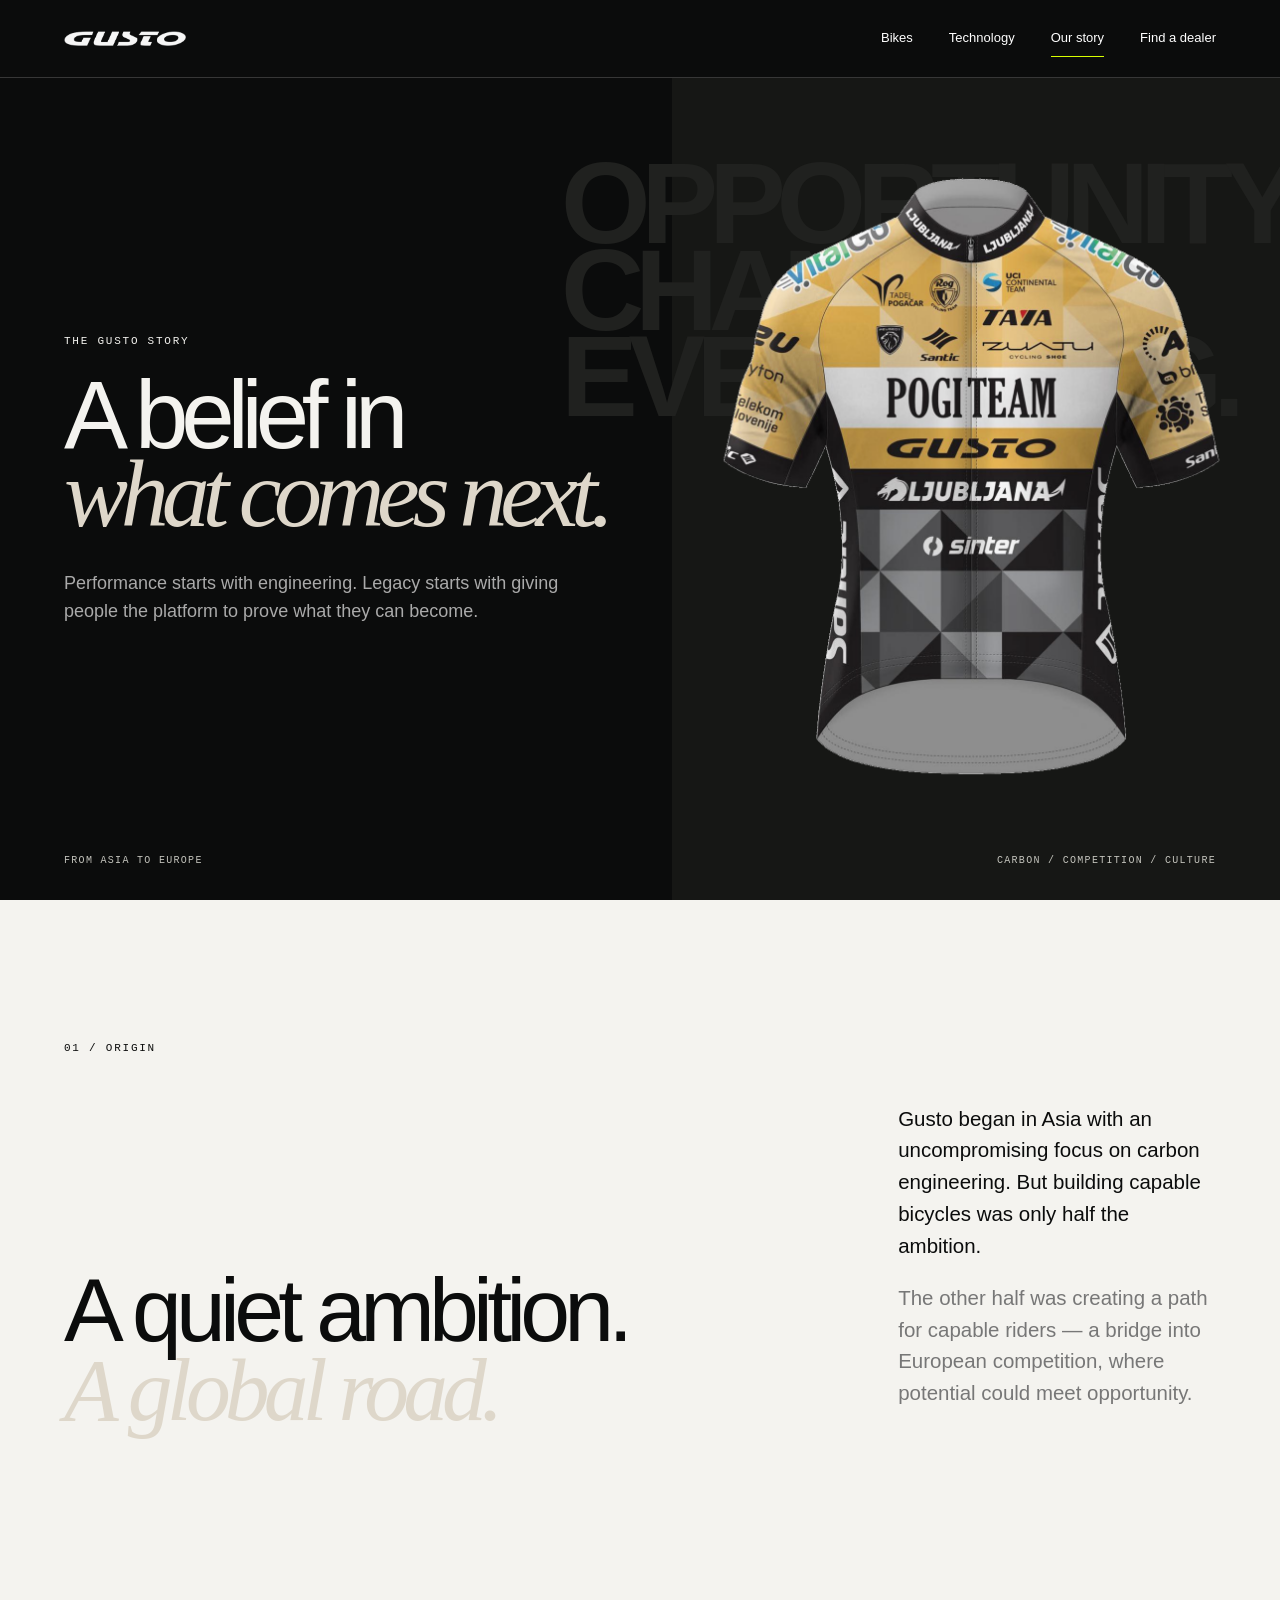
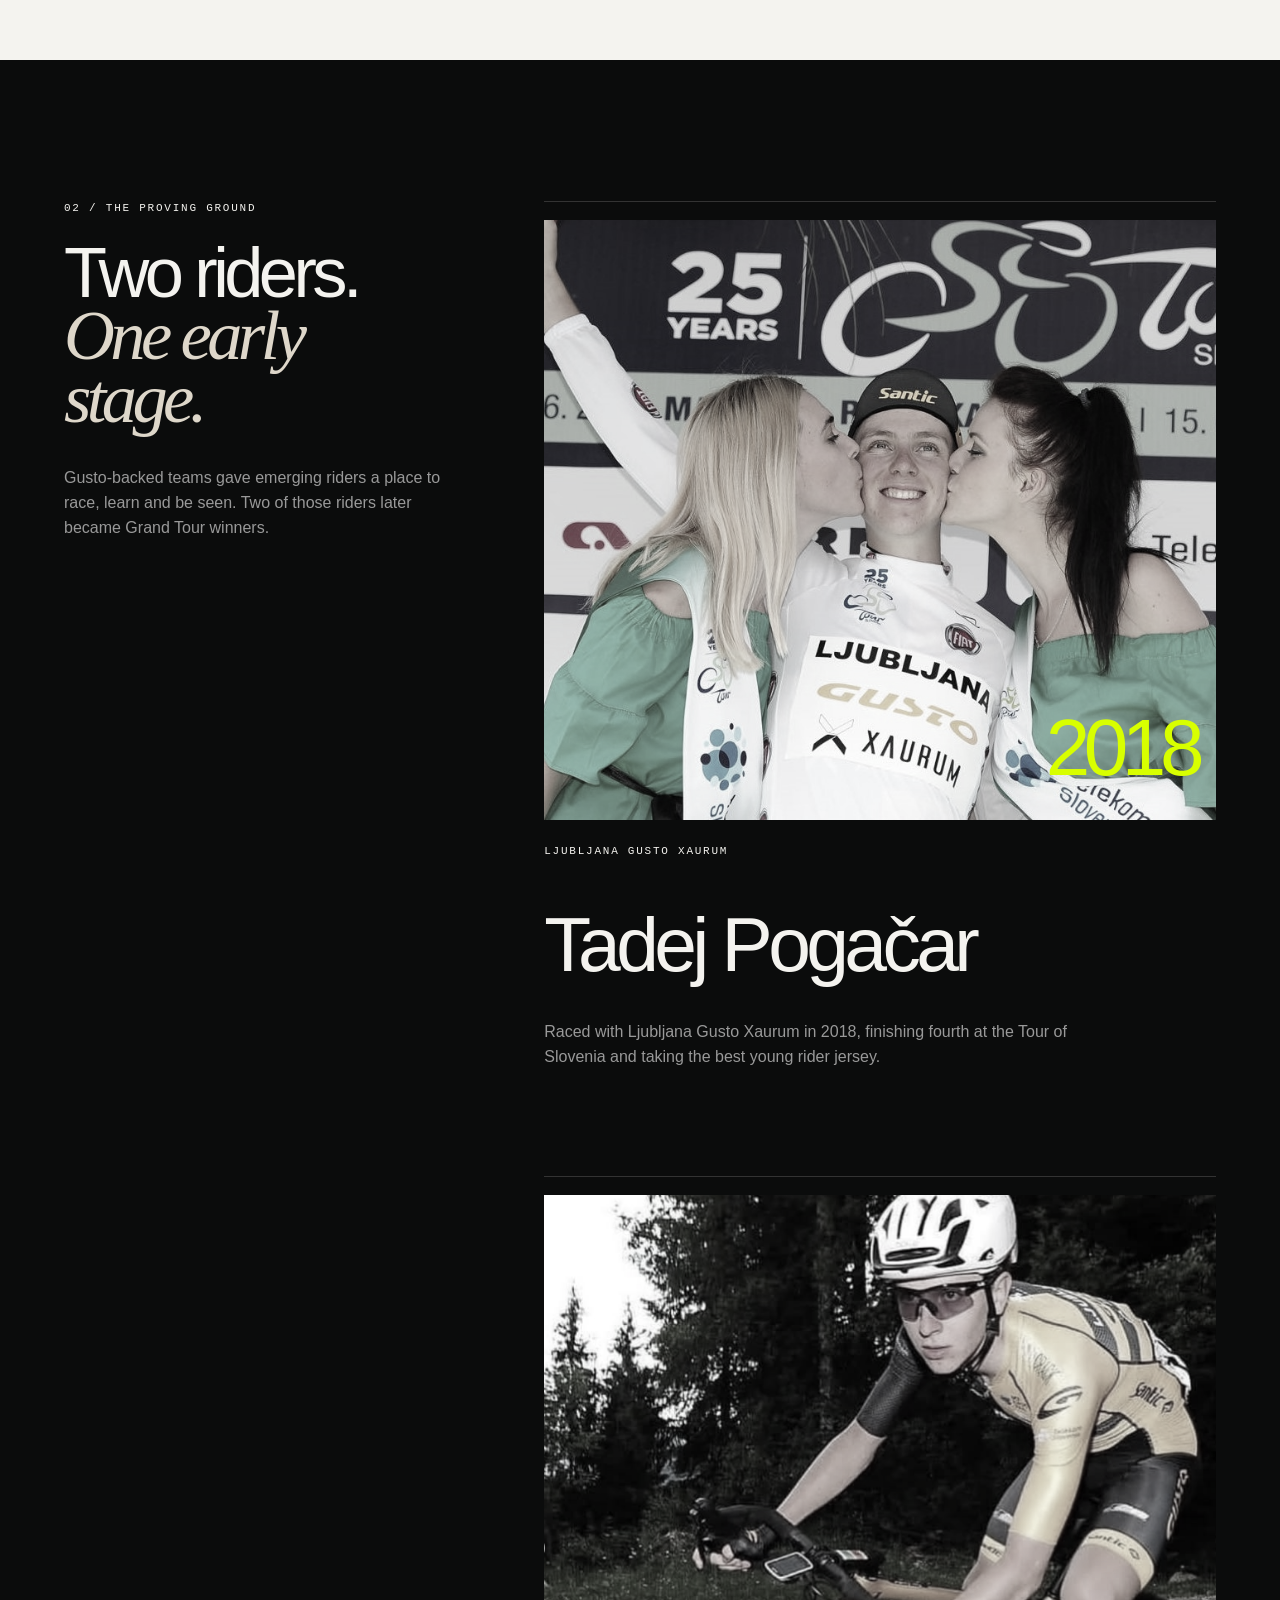
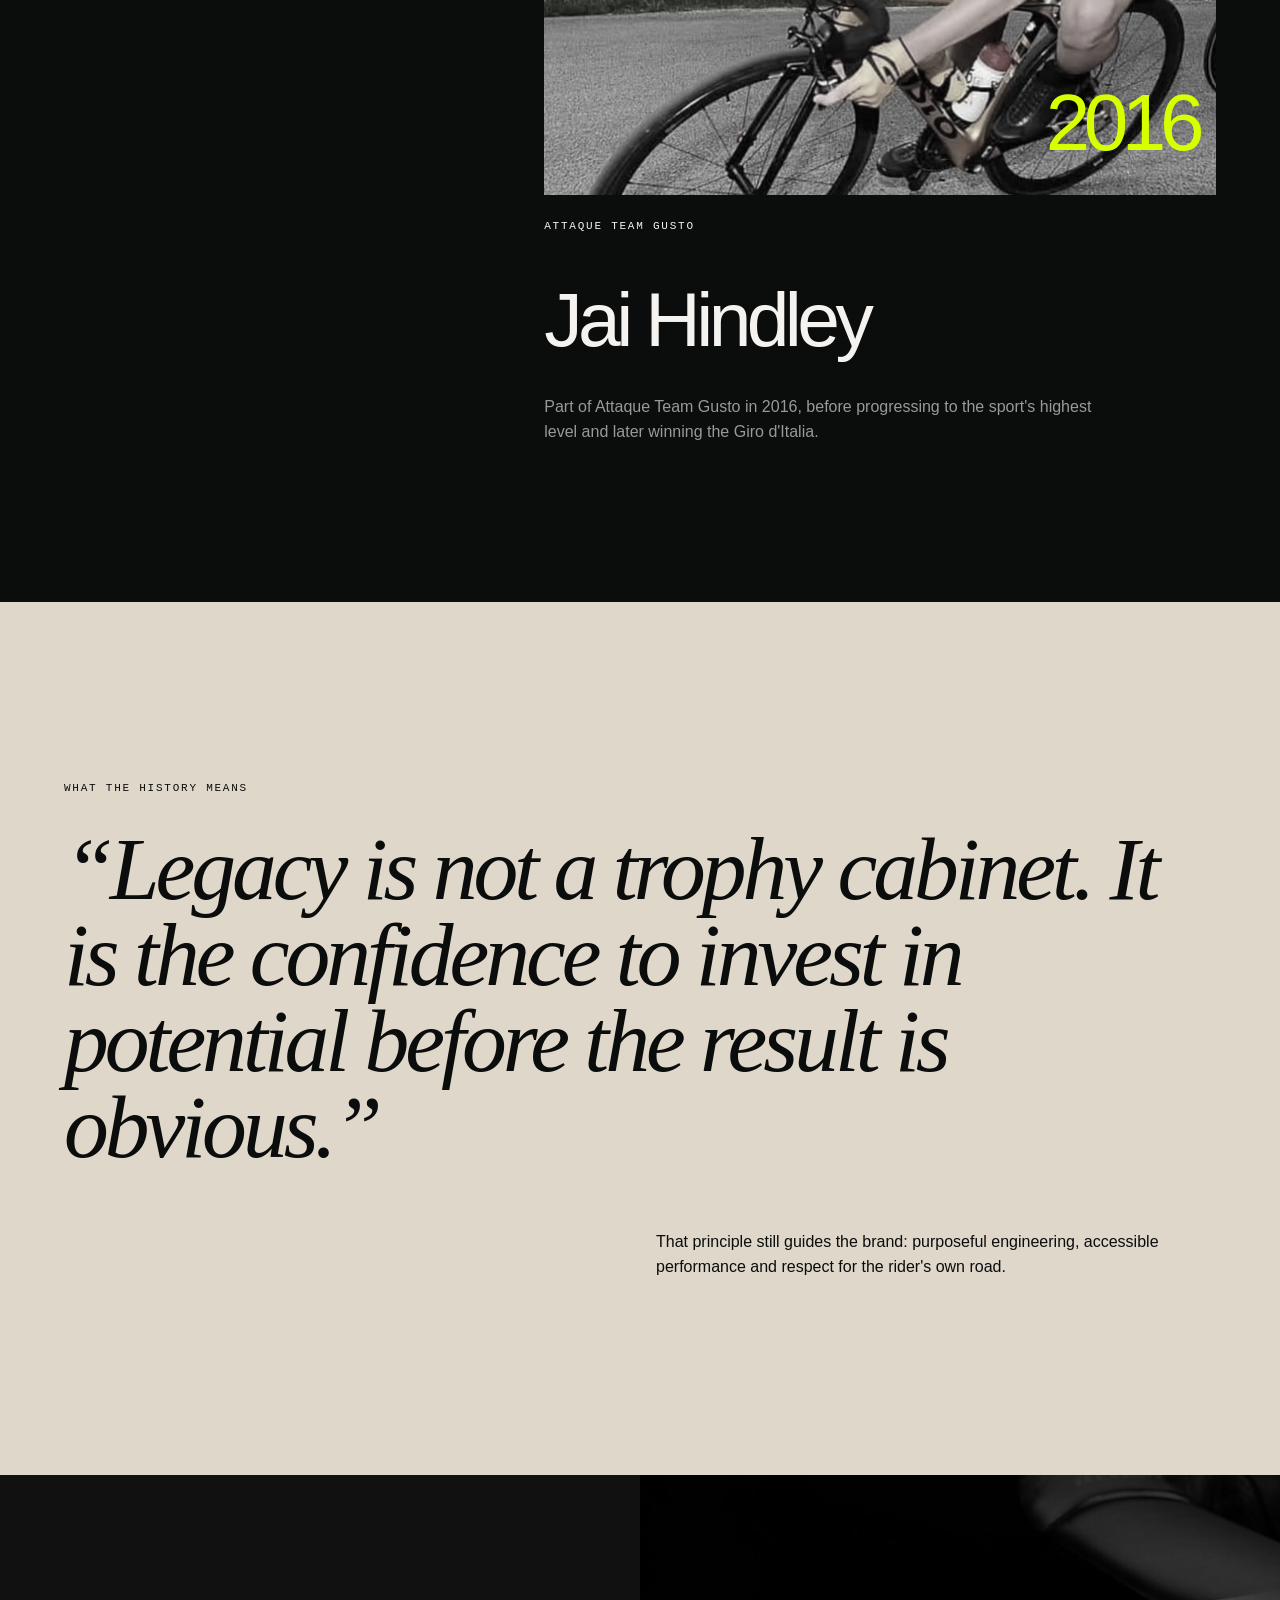
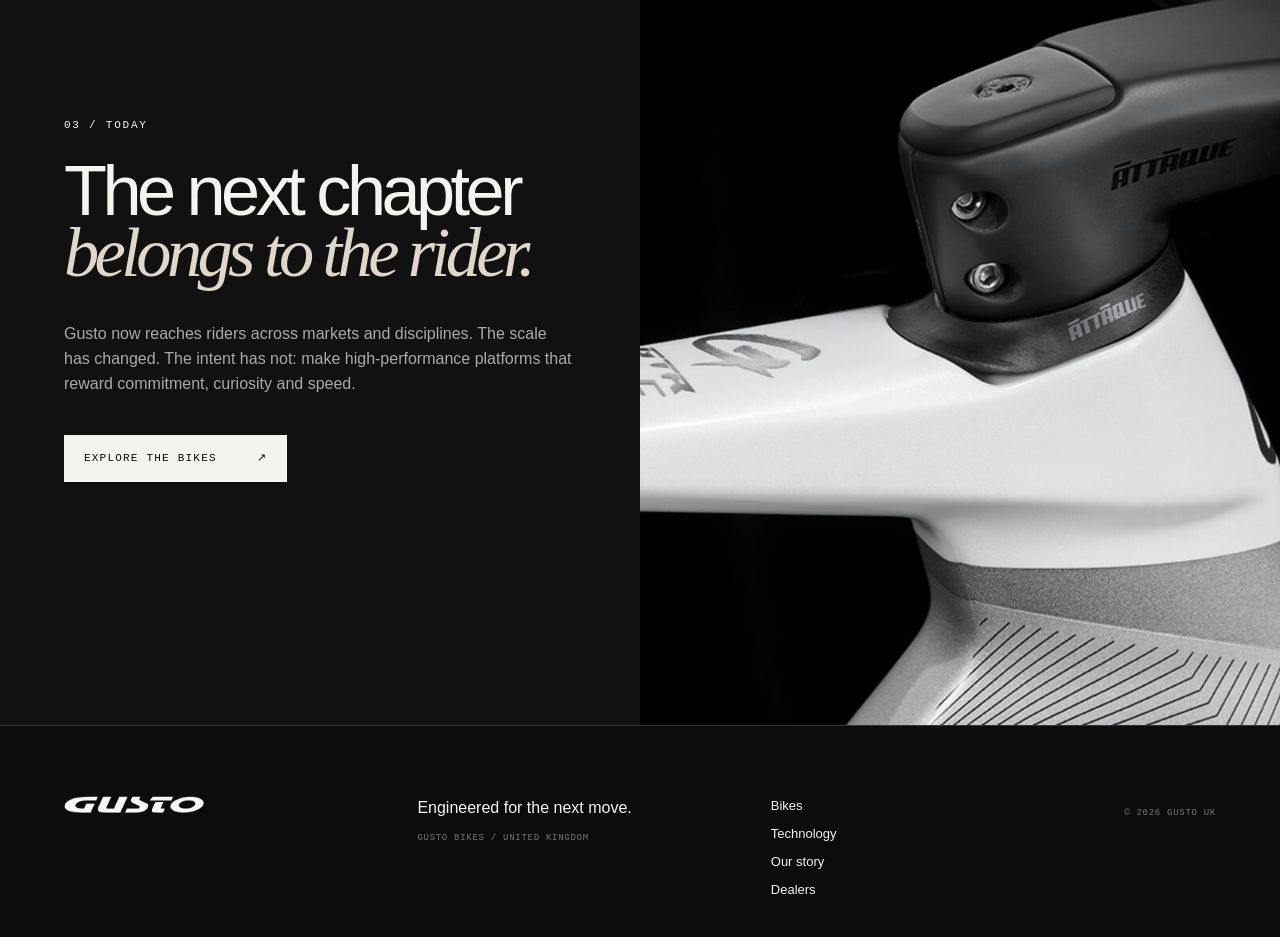
==== about.html @ f99deea1 "Build Gusto UK website redesign" ====
<!doctype html>
<html lang="en">
<head><meta charset="UTF-8" /><meta name="viewport" content="width=device-width, initial-scale=1.0" /><meta name="description" content="The Gusto story: engineering ambition, racing opportunity and a belief in the next generation." /><title>Our story — Gusto UK</title><link rel="stylesheet" href="styles.css?v=6" /></head>
<body class="about-page">
  <div class="progress" aria-hidden="true"><span></span></div>
  <header class="site-header" data-header><a class="brand" href="index.html" aria-label="Gusto UK home"><img src="assets/gusto-logo-white.png" alt="Gusto" /></a><nav class="desktop-nav" aria-label="Primary navigation"><a href="index.html#bikes">Bikes</a><a href="index.html#technology">Technology</a><a class="active" href="about.html">Our story</a><a href="index.html#dealers">Find a dealer</a></nav><button class="menu-button" type="button" aria-expanded="false" aria-controls="mobile-menu"><span>Menu</span><i></i><i></i></button></header>
  <div class="mobile-menu" id="mobile-menu" aria-hidden="true"><nav><a href="index.html#bikes">Bikes</a><a href="index.html#technology">Technology</a><a href="about.html">Our story</a><a href="index.html#dealers">Find a dealer</a></nav><p>Gusto Bikes / United Kingdom</p></div>
  <main>
    <section class="story-hero theme-dark"><div class="story-hero-copy"><p class="eyebrow">The Gusto story</p><h1>A belief in<br><em>what comes next.</em></h1><p>Performance starts with engineering. Legacy starts with giving people the platform to prove what they can become.</p></div><div class="story-hero-art"><img src="assets/team-jersey.png" alt="Ljubljana Gusto Xaurum team jersey" data-white-cutout /><span>Opportunity<br>changes<br>everything.</span></div><div class="hero-index"><span>From Asia to Europe</span><span>Carbon / Competition / Culture</span></div></section>

    <section class="origin section-pad"><p class="eyebrow reveal">01 / Origin</p><div class="manifesto-grid"><h2 class="display reveal">A quiet ambition.<br><em>A global road.</em></h2><div class="manifesto-copy reveal"><p>Gusto began in Asia with an uncompromising focus on carbon engineering. But building capable bicycles was only half the ambition.</p><p>The other half was creating a path for capable riders — a bridge into European competition, where potential could meet opportunity.</p></div></div></section>

    <section class="timeline theme-dark section-pad" aria-labelledby="timeline-title"><div class="timeline-intro reveal"><p class="eyebrow">02 / The proving ground</p><h2 class="display" id="timeline-title">Two riders.<br><em>One early stage.</em></h2><p>Gusto-backed teams gave emerging riders a place to race, learn and be seen. Two of those riders later became Grand Tour winners.</p></div><div class="timeline-cards">
      <article class="rider-card reveal"><div class="rider-photo"><img src="assets/rider-tadej.jpg" alt="Tadej Pogačar in Ljubljana Gusto Xaurum colours" /><span>2018</span></div><div><p class="eyebrow">Ljubljana Gusto Xaurum</p><h3>Tadej Pogačar</h3><p>Raced with Ljubljana Gusto Xaurum in 2018, finishing fourth at the Tour of Slovenia and taking the best young rider jersey.</p></div></article>
      <article class="rider-card reveal"><div class="rider-photo"><img src="assets/rider-jai.png" alt="Jai Hindley racing with Attaque Team Gusto" /><span>2016</span></div><div><p class="eyebrow">Attaque Team Gusto</p><h3>Jai Hindley</h3><p>Part of Attaque Team Gusto in 2016, before progressing to the sport's highest level and later winning the Giro d'Italia.</p></div></article>
    </div></section>

    <section class="quote-section theme-bone"><p class="eyebrow reveal">What the history means</p><blockquote class="reveal">“Legacy is not a trophy cabinet. It is the confidence to invest in potential before the result is obvious.”</blockquote><p class="reveal">That principle still guides the brand: purposeful engineering, accessible performance and respect for the rider's own road.</p></section>

    <section class="today"><div class="today-copy section-pad reveal"><p class="eyebrow">03 / Today</p><h2 class="display">The next chapter<br><em>belongs to the rider.</em></h2><p>Gusto now reaches riders across markets and disciplines. The scale has changed. The intent has not: make high-performance platforms that reward commitment, curiosity and speed.</p><a class="button button-light" href="index.html#bikes">Explore the bikes <span>↗</span></a></div><div class="today-image reveal"><img src="assets/hero-cockpit.jpg" alt="Gusto road bike cockpit detail" /></div></section>
  </main>
  <footer class="site-footer theme-dark"><a class="footer-brand" href="index.html" aria-label="Gusto UK home"><img src="assets/gusto-logo-white.png" alt="Gusto" /></a><div><p>Engineered for the next move.</p><p class="small">Gusto Bikes / United Kingdom</p></div><nav aria-label="Footer"><a href="index.html#bikes">Bikes</a><a href="index.html#technology">Technology</a><a href="about.html">Our story</a><a href="index.html#dealers">Dealers</a></nav><p class="small">© <span data-year></span> Gusto UK</p></footer>
  <script src="script.js?v=8"></script>
</body></html>
---- styles.css ----
:root{--ink:#0b0c0c;--paper:#f4f3ef;--bone:#ded7ca;--muted:#8a8a84;--line:rgba(20,20,18,.18);--signal:#d8ff00;--pad:clamp(24px,5vw,84px);--sans:"Helvetica Neue",Helvetica,Arial,sans-serif;--serif:Georgia,"Times New Roman",serif;--mono:"SFMono-Regular",Consolas,monospace}*{box-sizing:border-box}html{scroll-behavior:smooth}body{margin:0;background:var(--paper);color:var(--ink);font-family:var(--sans);font-size:16px;line-height:1.55;-webkit-font-smoothing:antialiased}a{color:inherit;text-decoration:none}img{display:block;max-width:100%}button{font:inherit}.theme-dark{background:var(--ink);color:var(--paper)}.theme-bone{background:var(--bone)}.theme-signal{background:var(--signal)}.section-pad{padding:clamp(90px,11vw,180px) var(--pad)}.progress{position:fixed;z-index:100;left:0;right:0;top:0;height:2px;background:transparent}.progress span{display:block;width:0;height:100%;background:var(--signal)}.site-header{height:78px;position:absolute;z-index:50;top:0;left:0;right:0;display:flex;align-items:center;justify-content:space-between;padding:0 var(--pad);color:#fff;border-bottom:1px solid rgba(255,255,255,.18);transition:.35s}.site-header.is-scrolled{position:fixed;background:rgba(11,12,12,.88);backdrop-filter:blur(14px);height:64px}.brand img{width:122px}.desktop-nav{display:flex;gap:36px;align-items:center}.desktop-nav a{font-size:13px;position:relative}.desktop-nav a:after{content:"";position:absolute;left:0;bottom:-8px;width:100%;height:1px;background:var(--signal);transform:scaleX(0);transform-origin:right;transition:.25s}.desktop-nav a:hover:after,.desktop-nav a.active:after{transform:scaleX(1);transform-origin:left}.menu-button{display:none;background:none;color:white;border:0;text-transform:uppercase;letter-spacing:.12em;font-size:11px;gap:7px;align-items:flex-end;flex-direction:column}.menu-button i{width:24px;height:1px;background:white;display:block;transition:.3s}.mobile-menu{display:none}.eyebrow{text-transform:uppercase;letter-spacing:.16em;font:500 11px/1.4 var(--mono);margin:0 0 26px}.display{font-size:clamp(48px,7vw,112px);font-weight:400;letter-spacing:-.065em;line-height:.88;margin:0}.display em,h1 em{font-family:var(--serif);font-weight:400;color:var(--bone)}.hero{height:max(760px,100svh);min-height:700px;position:relative;overflow:hidden}.hero-media{position:absolute;inset:0;width:100%;height:100%;object-fit:cover;object-position:center;filter:saturate(.65) contrast(1.05);transform:scale(1.03)}.hero-shade{position:absolute;inset:0;background:linear-gradient(90deg,rgba(0,0,0,.92) 0%,rgba(0,0,0,.7) 36%,rgba(0,0,0,.02) 76%),linear-gradient(0deg,rgba(0,0,0,.35),transparent 45%)}.hero-copy{position:absolute;left:var(--pad);top:50%;transform:translateY(-43%);width:min(720px,72vw)}.hero h1,.story-hero h1{font-size:clamp(62px,8vw,136px);font-weight:400;line-height:.82;letter-spacing:-.075em;margin:0 0 36px}.hero-intro{max-width:560px;color:#c7c7c2;font-size:clamp(16px,1.3vw,20px)}.hero-actions{display:flex;align-items:center;gap:32px;margin-top:36px}.button{display:inline-flex;justify-content:space-between;align-items:center;gap:40px;min-width:210px;padding:17px 19px;text-transform:uppercase;font:500 11px/1 var(--mono);letter-spacing:.11em;border:1px solid;transition:.25s}.button:hover{transform:translateY(-3px)}.button-light{background:var(--paper);color:var(--ink);border-color:var(--paper)}.button-dark{background:var(--ink);color:var(--paper);border-color:var(--ink)}.button-outline{border-color:#555;color:var(--paper)}.text-link{font:500 11px/1 var(--mono);letter-spacing:.1em;text-transform:uppercase;border-bottom:1px solid;padding-bottom:7px}.hero-index{position:absolute;right:var(--pad);bottom:34px;left:var(--pad);display:flex;justify-content:space-between;text-transform:uppercase;letter-spacing:.13em;font:10px var(--mono);color:#c4c4bd}.scroll-cue{position:absolute;right:var(--pad);top:48%;writing-mode:vertical-rl;text-transform:uppercase;letter-spacing:.16em;font:9px var(--mono);display:flex;gap:12px;align-items:center}.scroll-cue span{width:1px;height:48px;background:#fff}.manifesto{background:var(--paper)}.manifesto-grid{display:grid;grid-template-columns:1.6fr .72fr;gap:10vw;align-items:end}.manifesto-copy{font-size:clamp(18px,1.6vw,24px);max-width:560px}.manifesto-copy p:last-child{color:#777}.metric-strip{margin-top:110px;border-top:1px solid var(--line);display:grid;grid-template-columns:repeat(4,1fr)}.metric-strip div{padding:22px 10px 0 0;border-right:1px solid var(--line);display:flex;gap:18px;flex-direction:column}.metric-strip div+div{padding-left:22px}.metric-strip b{font:10px var(--mono)}.metric-strip span{font-size:14px}.platform{padding-bottom:clamp(80px,10vw,160px)}.platform-head{padding-bottom:70px}.bike-stage{margin:0 var(--pad);display:grid;grid-template-columns:1.45fr .75fr;min-height:680px;border-top:1px solid #333;border-bottom:1px solid #333}.bike-visual{position:relative;background:#efeee9;overflow:hidden;display:flex;align-items:center}.bike-visual img{position:relative;z-index:2;width:100%;max-height:680px;object-fit:contain;transition:opacity .25s,transform .55s cubic-bezier(.2,.7,.1,1)}.bike-visual.changing img{opacity:0;transform:translateX(20px)}.ghost-type{position:absolute;color:#dfddd6;font-size:19vw;font-weight:700;letter-spacing:-.09em;left:-.03em;top:50%;transform:translateY(-54%)}.bike-detail{padding:38px clamp(30px,4vw,70px);display:flex;flex-direction:column;justify-content:center}.platform-tabs{display:flex;border-bottom:1px solid #333;margin-bottom:auto}.platform-tabs button{background:none;border:0;color:#777;padding:0 20px 18px 0;margin-right:22px;font:10px var(--mono);letter-spacing:.08em;cursor:pointer}.platform-tabs button.active{color:var(--signal);border-bottom:1px solid var(--signal)}.bike-detail h3{font-size:clamp(80px,9vw,150px);font-weight:400;line-height:.8;letter-spacing:-.08em;margin:0}.bike-line{font:italic clamp(24px,3vw,42px) var(--serif);color:var(--bone);margin:28px 0 16px}.bike-detail>p:not(.eyebrow):not(.bike-line){max-width:440px;color:#a4a49e}.bike-specs{display:grid;grid-template-columns:1fr 1fr;border-top:1px solid #333;margin:28px 0 34px}.bike-specs span{display:flex;flex-direction:column;padding:15px 0}.bike-specs small{font:9px var(--mono);color:#777;text-transform:uppercase}.bike-specs b{font-size:13px;font-weight:400;margin-top:6px}.technology{display:grid;grid-template-columns:1fr 1fr;background:#d8d7d2;min-height:850px}.tech-media{background:#111;min-height:720px;display:flex;justify-content:center;overflow:hidden}.tech-media img{height:100%;width:100%;object-fit:cover;object-position:center 22%;filter:grayscale(1)}.tech-copy{align-self:center}.tech-copy .display{font-size:clamp(48px,5.8vw,92px)}.tech-copy>p:not(.eyebrow){font-size:19px;max-width:620px;margin:40px 0;color:#42423f}.tech-notes{display:grid;grid-template-columns:repeat(3,1fr);border-top:1px solid var(--line);margin:50px 0}.tech-notes span{display:flex;gap:16px;padding:18px 12px 18px 0;font-size:12px}.tech-notes b{font:9px var(--mono)}.dark-link{display:inline-block}.heritage{min-height:950px;display:grid;grid-template-columns:1.15fr .85fr;position:relative;overflow:hidden}.heritage-image{margin:var(--pad) 0 var(--pad) var(--pad);overflow:hidden;position:relative;z-index:2}.heritage-image img{width:100%;height:100%;object-fit:cover;filter:grayscale(.8) contrast(1.08)}.heritage-copy{align-self:center;position:relative;z-index:2}.heritage-copy .display{font-size:clamp(48px,5.5vw,90px)}.heritage-copy>p:not(.eyebrow){font-size:18px;max-width:600px}.heritage-copy .quiet{color:#6d675e;font-size:14px!important;margin:25px 0 36px}.heritage-mark{position:absolute;bottom:-.18em;right:-.04em;font-size:25vw;line-height:1;color:rgba(20,20,18,.055);font-weight:700;letter-spacing:-.1em}.dealer-cta{padding:clamp(90px,12vw,190px) var(--pad);display:grid;grid-template-columns:1fr auto;align-items:end}.dealer-cta .eyebrow,.dealer-cta h2,.dealer-cta>p{grid-column:1}.dealer-cta .button{grid-column:2;grid-row:2/4}.dealer-cta .display{font-size:clamp(55px,8vw,126px)}.site-footer{padding:70px var(--pad) 36px;display:grid;grid-template-columns:1fr 1fr 1fr auto;gap:50px;align-items:start;border-top:1px solid #333}.site-footer>img{width:140px}.site-footer p{margin:0}.site-footer nav{display:flex;flex-direction:column;gap:8px;font-size:13px}.small{font:9px var(--mono);letter-spacing:.08em;text-transform:uppercase;color:#777;margin-top:12px!important}.reveal{opacity:0;transform:translateY(28px);transition:opacity .8s,transform .8s cubic-bezier(.22,.7,.16,1)}.reveal.in{opacity:1;transform:none}
/* story */.story-hero{min-height:100svh;position:relative;display:grid;grid-template-columns:1.05fr .95fr;overflow:hidden;padding-top:78px}.story-hero-copy{padding:clamp(120px,15vw,220px) var(--pad);align-self:center;position:relative;z-index:2}.story-hero h1{font-size:clamp(58px,7.5vw,122px)}.story-hero-copy>p:last-child{max-width:540px;color:#aaa;font-size:18px}.story-hero-art{position:relative;background:#161715;display:flex;justify-content:center;align-items:center}.story-hero-art img{height:min(72vh,820px);position:relative;z-index:2;object-fit:contain;filter:saturate(.75)}.story-hero-art span{position:absolute;right:-.1em;top:10%;font-size:9vw;line-height:.75;font-weight:700;color:#20211f;letter-spacing:-.08em;text-transform:uppercase}.origin{min-height:760px}.timeline{display:grid;grid-template-columns:.72fr 1.28fr;gap:8vw}.timeline-intro{position:sticky;top:110px;align-self:start}.timeline-intro .display{font-size:clamp(48px,5.5vw,90px)}.timeline-intro>p:last-child{max-width:450px;color:#999;margin-top:36px}.timeline-cards{display:grid;gap:90px}.rider-card{border-top:1px solid #333;padding-top:18px}.rider-photo{height:600px;position:relative;overflow:hidden;background:#171815}.rider-photo img{width:100%;height:100%;object-fit:cover;filter:grayscale(.85);transition:.6s}.rider-card:hover img{transform:scale(1.025);filter:grayscale(.3)}.rider-photo span{position:absolute;bottom:10px;right:18px;font-size:80px;letter-spacing:-.08em;color:var(--signal)}.rider-card h3{font-size:clamp(50px,6vw,90px);font-weight:400;letter-spacing:-.06em;margin:0}.rider-card>div:last-child{padding-top:24px}.rider-card>div:last-child>p:last-child{color:#999;max-width:580px}.quote-section{padding:clamp(100px,14vw,220px) var(--pad)}blockquote{margin:30px 0 60px;max-width:1300px;font:italic clamp(45px,7vw,110px)/.96 var(--serif);letter-spacing:-.045em}.quote-section>p:last-child{max-width:560px;margin-left:auto}.today{display:grid;grid-template-columns:1fr 1fr;background:#111;color:var(--paper);min-height:850px}.today-copy{align-self:center}.today-copy .display{font-size:clamp(48px,5.5vw,88px)}.today-copy>p:not(.eyebrow){color:#aaa;max-width:580px;margin:38px 0}.today-image{overflow:hidden}.today-image img{width:100%;height:100%;object-fit:cover;filter:grayscale(.8)}
@media(max-width:900px){.site-header{height:66px}.desktop-nav{display:none}.menu-button{display:flex}.mobile-menu{display:flex;position:fixed;z-index:45;inset:0;background:var(--ink);color:white;padding:120px 24px 32px;flex-direction:column;justify-content:space-between;transform:translateY(-100%);transition:.5s cubic-bezier(.7,0,.2,1)}.mobile-menu.open{transform:none}.mobile-menu nav{display:flex;flex-direction:column}.mobile-menu a{font-size:13vw;line-height:1.1;letter-spacing:-.06em}.mobile-menu p{font:10px var(--mono);text-transform:uppercase;color:#777}.menu-button.open i:first-of-type{transform:rotate(45deg) translate(5px,4px)}.menu-button.open i:last-of-type{transform:rotate(-45deg)}.hero{min-height:780px}.hero-media{object-position:65% center}.hero-shade{background:linear-gradient(0deg,rgba(0,0,0,.95) 0%,rgba(0,0,0,.55) 60%,rgba(0,0,0,.15))}.hero-copy{left:24px;right:24px;bottom:110px;top:auto;transform:none;width:auto}.hero h1{font-size:16.2vw}.hero-intro{max-width:90%}.hero-actions{align-items:flex-start;flex-direction:column}.scroll-cue{display:none}.manifesto-grid,.bike-stage,.technology,.heritage,.timeline,.today,.story-hero{grid-template-columns:1fr}.manifesto-copy{margin-top:50px}.metric-strip{grid-template-columns:1fr 1fr;margin-top:70px}.metric-strip div{border-bottom:1px solid var(--line);padding:18px!important}.platform-head{padding-bottom:50px}.bike-stage{margin:0 20px}.bike-visual{min-height:390px}.bike-detail{min-height:580px}.platform-tabs{margin-bottom:80px}.technology{min-height:0}.tech-media{height:70vh;min-height:520px}.heritage{min-height:0}.heritage-image{margin:24px;height:65vh}.heritage-copy{padding-top:60px}.dealer-cta{grid-template-columns:1fr}.dealer-cta .button{grid-column:1;grid-row:auto;margin-top:36px}.site-footer{grid-template-columns:1fr 1fr}.story-hero{padding-top:66px}.story-hero-copy{padding-top:110px;padding-bottom:70px}.story-hero-art{height:60vh}.story-hero .hero-index{display:none}.timeline-intro{position:static;margin-bottom:70px}.rider-photo{height:70vh}.today-image{height:70vh}}@media(max-width:560px){.display{font-size:14vw}.eyebrow{margin-bottom:18px}.brand img{width:105px}.hero h1{font-size:17vw}.hero-intro{font-size:15px}.button{width:100%}.metric-strip{grid-template-columns:1fr}.tech-notes{grid-template-columns:1fr}.tech-notes span{border-bottom:1px solid var(--line)}.bike-detail h3{font-size:28vw}.site-footer{grid-template-columns:1fr}.site-footer nav{margin:20px 0}.rider-photo span{font-size:18vw}.quote-section blockquote{font-size:13vw}}
@media(prefers-reduced-motion:reduce){html{scroll-behavior:auto}.reveal{opacity:1;transform:none;transition:none}.hero-media{transform:none}.bike-visual img,.rider-photo img{transition:none}}

/* Product imagery blends into the stage rather than sitting in a photo box. */
.bike-visual{transition:background-color .45s}
.bike-visual[data-tone="paper"]{background:#f4f3ef}
.bike-visual[data-tone="paper"] img{mix-blend-mode:multiply}
.bike-visual[data-tone="gold"]{background:radial-gradient(circle at 56% 48%,rgba(91,80,42,.28),transparent 38%),linear-gradient(135deg,#11120f 0%,#080909 70%)}
.bike-visual[data-tone="gold"] .ghost-type{color:rgba(216,255,0,.055)}
.bike-visual[data-tone="gold"] img{mix-blend-mode:normal}
.bike-visual[data-tone="studio"]{background:#09090a}
.bike-visual[data-tone="studio"]::after{content:"";position:absolute;z-index:3;inset:0;pointer-events:none;box-shadow:inset 0 0 90px 30px #09090a}
.bike-visual[data-tone="studio"] .ghost-type{color:rgba(216,255,0,.035);z-index:1}
.bike-visual[data-tone="studio"] img{width:calc(100% + 4px);max-height:none;height:100%;object-fit:cover;object-position:center;mix-blend-mode:normal}
.bike-visual[data-tone="landscape"]{background:#4a4938}
.bike-visual[data-tone="landscape"] .ghost-type{display:none}
.bike-visual[data-tone="landscape"] img{width:100%;max-height:none;height:100%;object-fit:cover;object-position:center;mix-blend-mode:normal}
.bike-visual[data-tone="ink"]{background:#080909}
.bike-visual[data-tone="ink"] .ghost-type{color:#151616}
.bike-visual[data-tone="mineral"]{background:#262c28}
.bike-visual[data-tone="mineral"] .ghost-type{color:#313a34}
.bike-visual img{filter:drop-shadow(0 24px 20px rgba(0,0,0,.16))}
.ghost-type{transition:color .45s}

/* The heritage section sits on the same bone tone used by display italics. */
.heritage-copy .display em{color:var(--ink)}

/* Remove the jersey artwork's baked white canvas without altering its archive graphics. */
.story-hero-art img{clip-path:none}
.footer-brand{display:inline-block;width:140px}.footer-brand img{width:100%}

/* Give the cockpit photograph more breathing room and reveal more of the frame. */
.hero{background:#000}
.hero-media{object-fit:contain;object-position:center;transform:scale(.96)}
@media(max-width:900px){.hero-media{object-fit:cover;object-position:58% 48%;transform:scale(.96)}}
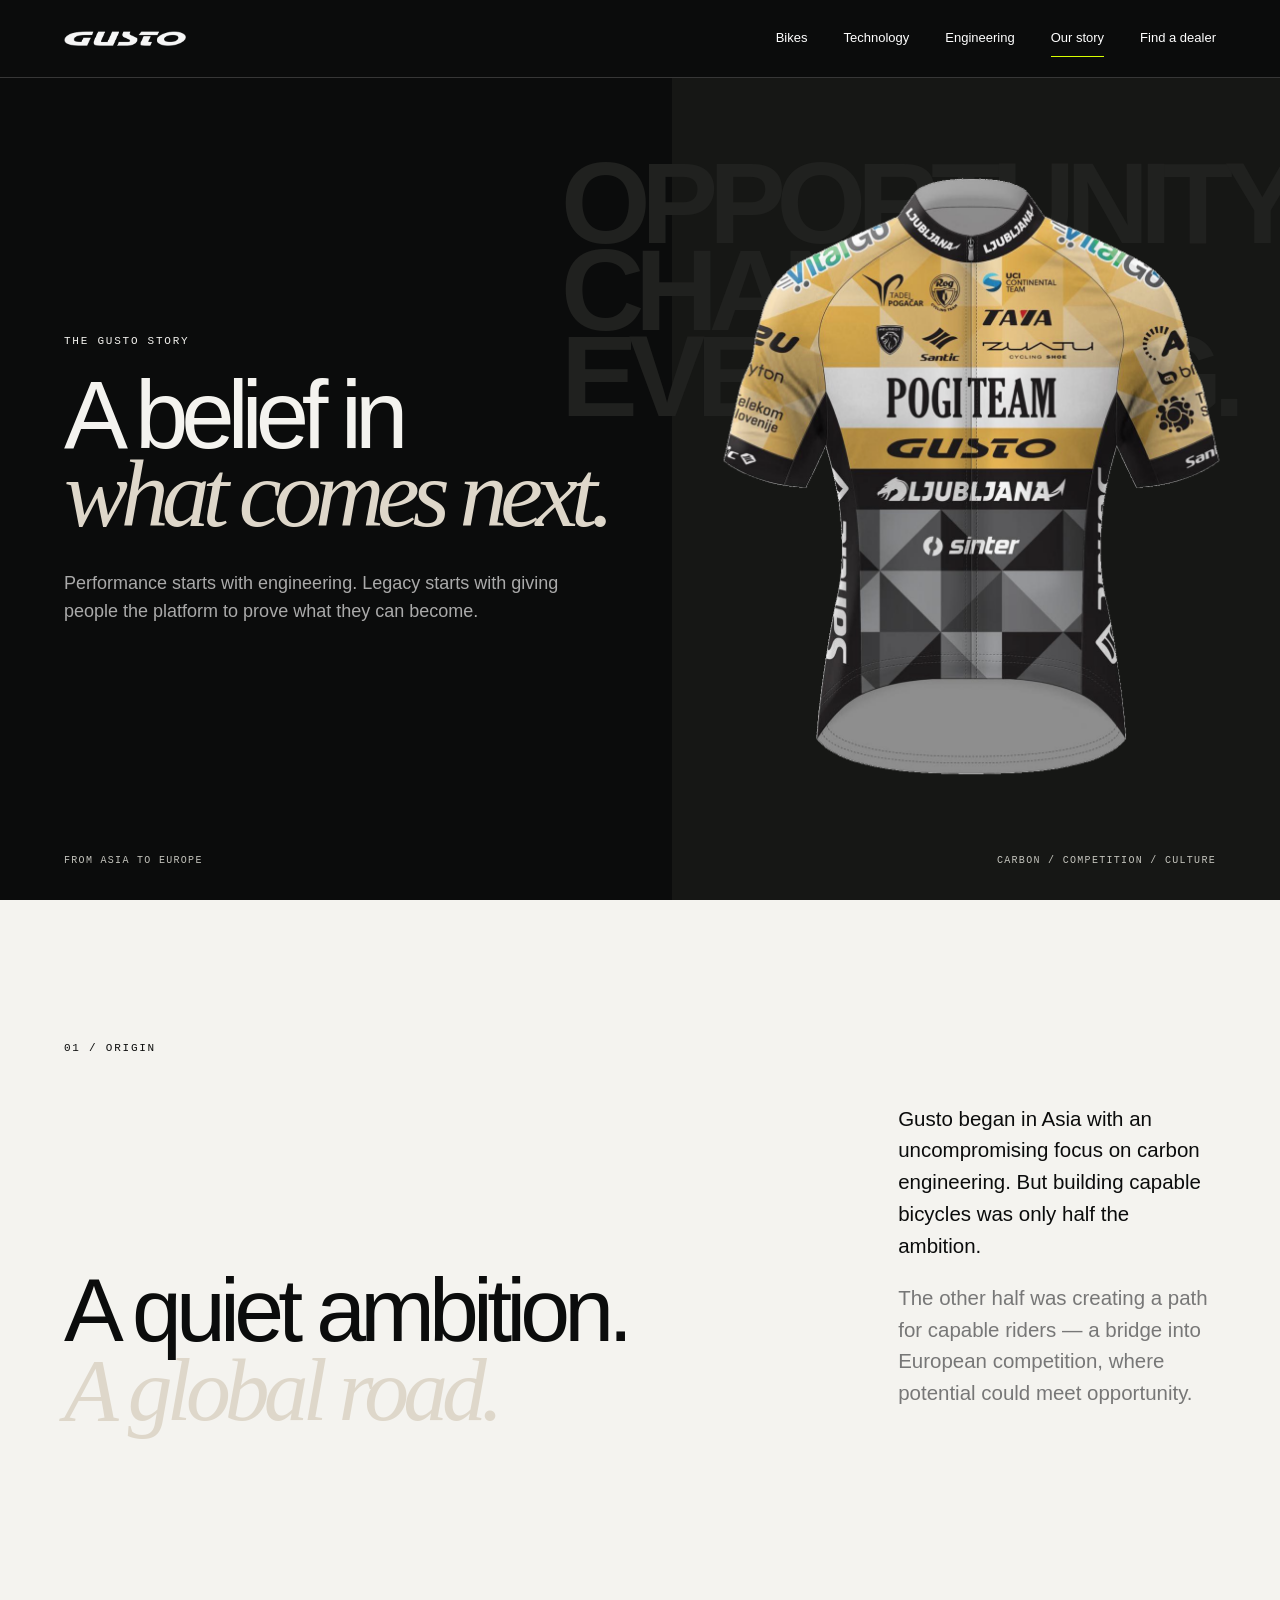
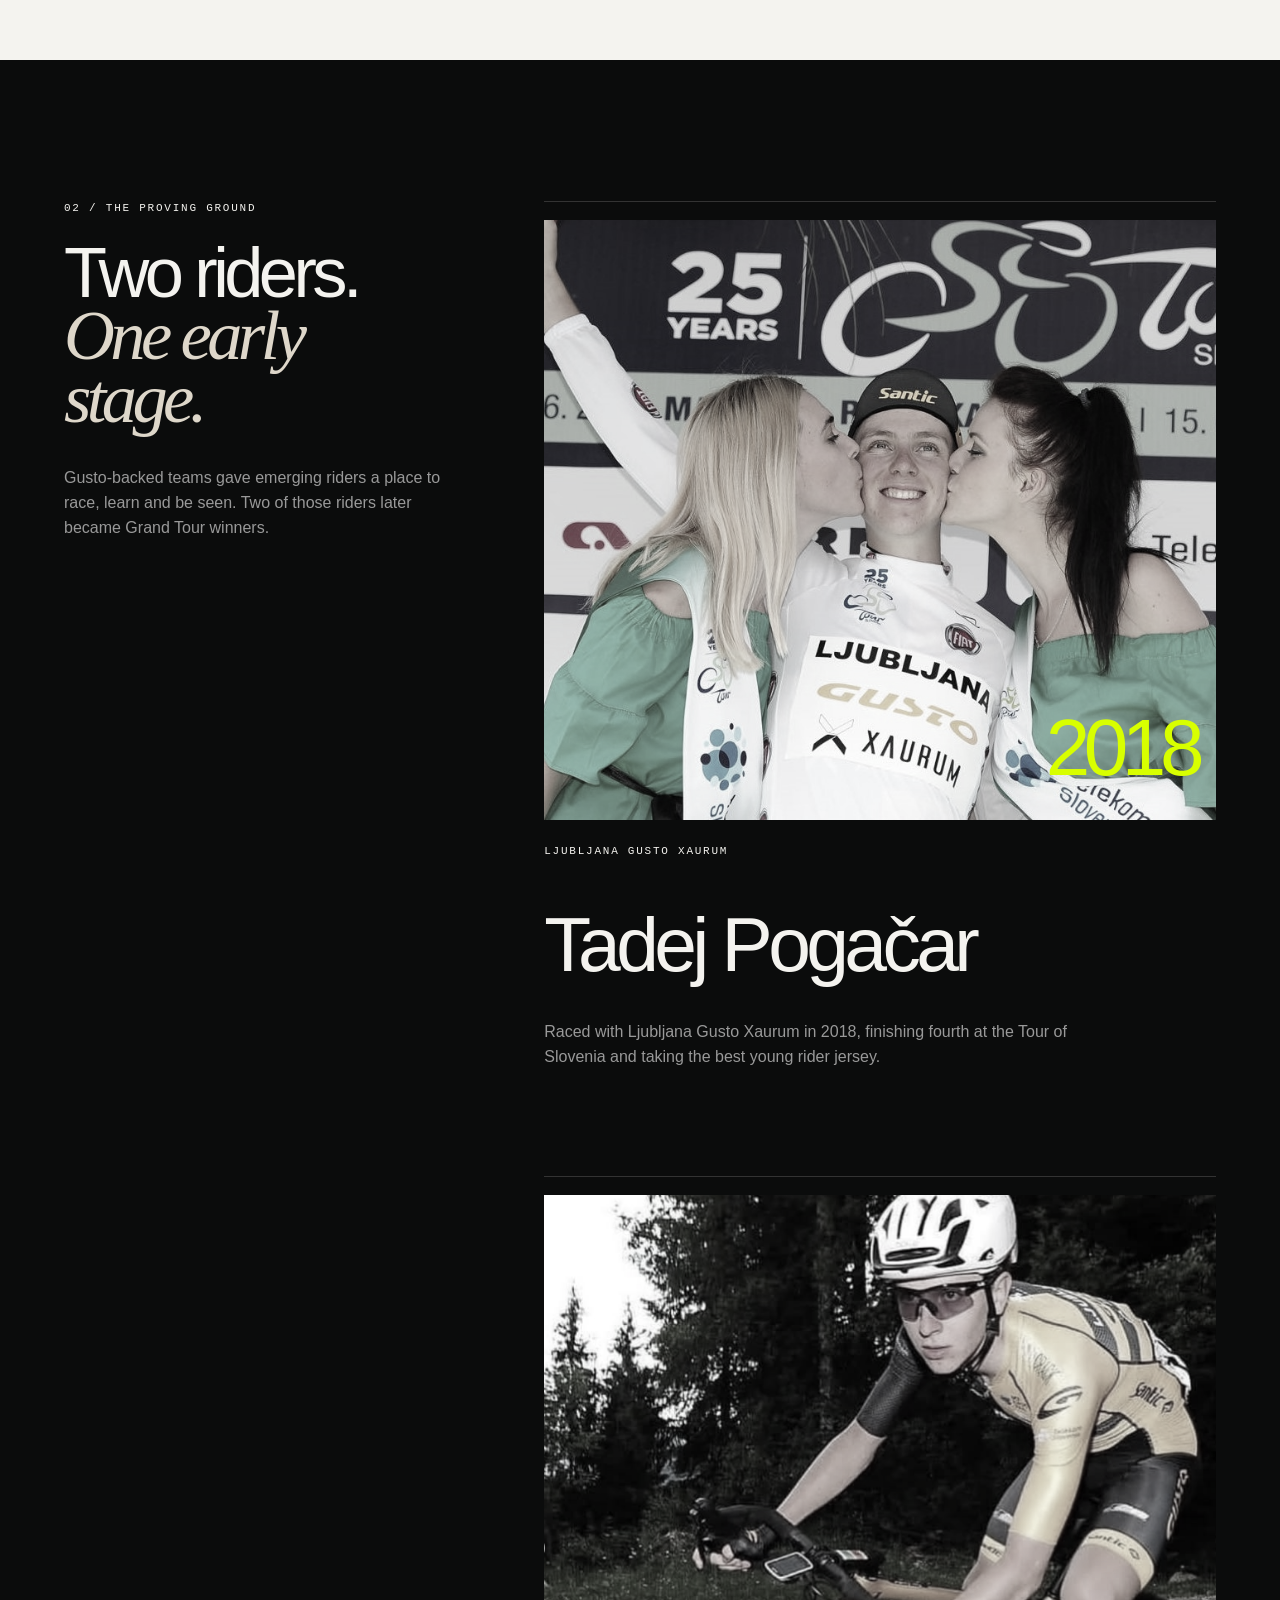
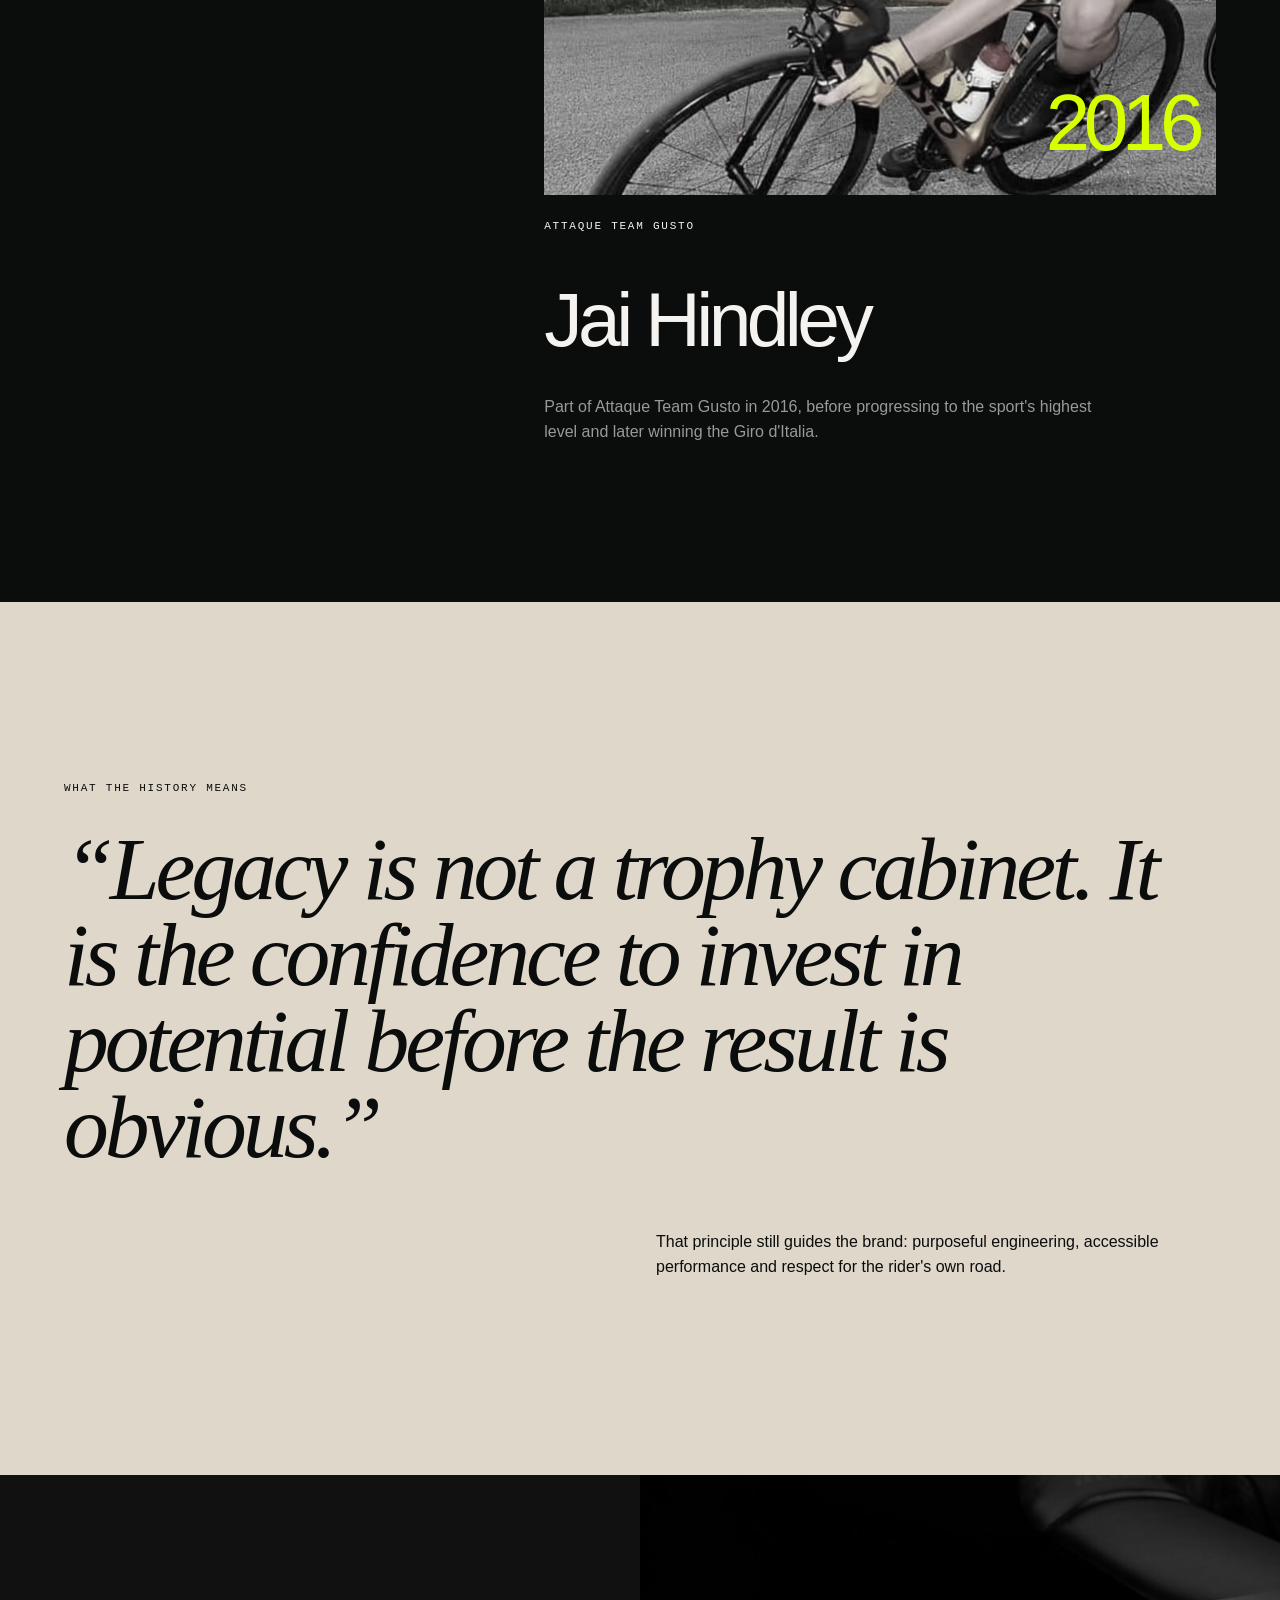
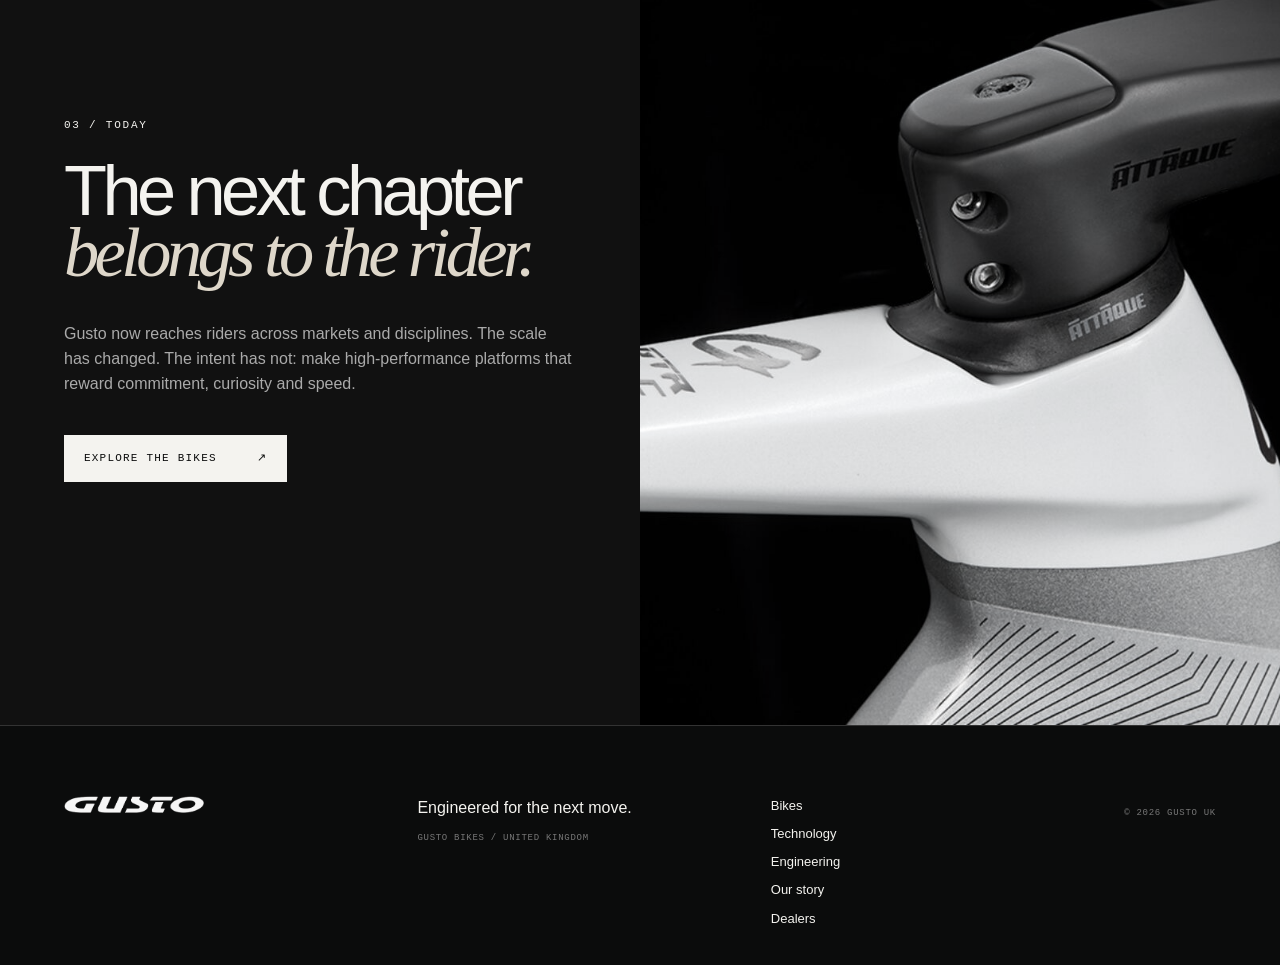
==== commit c066be64: "Add redesigned engineering page" ====
--- a/about.html
+++ b/about.html
@@ -1,10 +1,10 @@
 <!doctype html>
 <html lang="en">
-<head><meta charset="UTF-8" /><meta name="viewport" content="width=device-width, initial-scale=1.0" /><meta name="description" content="The Gusto story: engineering ambition, racing opportunity and a belief in the next generation." /><title>Our story — Gusto UK</title><link rel="stylesheet" href="styles.css?v=6" /></head>
+<head><meta charset="UTF-8" /><meta name="viewport" content="width=device-width, initial-scale=1.0" /><meta name="description" content="The Gusto story: engineering ambition, racing opportunity and a belief in the next generation." /><title>Our story — Gusto UK</title><link rel="stylesheet" href="styles.css?v=9" /></head>
 <body class="about-page">
   <div class="progress" aria-hidden="true"><span></span></div>
-  <header class="site-header" data-header><a class="brand" href="index.html" aria-label="Gusto UK home"><img src="assets/gusto-logo-white.png" alt="Gusto" /></a><nav class="desktop-nav" aria-label="Primary navigation"><a href="index.html#bikes">Bikes</a><a href="index.html#technology">Technology</a><a class="active" href="about.html">Our story</a><a href="index.html#dealers">Find a dealer</a></nav><button class="menu-button" type="button" aria-expanded="false" aria-controls="mobile-menu"><span>Menu</span><i></i><i></i></button></header>
-  <div class="mobile-menu" id="mobile-menu" aria-hidden="true"><nav><a href="index.html#bikes">Bikes</a><a href="index.html#technology">Technology</a><a href="about.html">Our story</a><a href="index.html#dealers">Find a dealer</a></nav><p>Gusto Bikes / United Kingdom</p></div>
+  <header class="site-header" data-header><a class="brand" href="index.html" aria-label="Gusto UK home"><img src="assets/gusto-logo-white.png" alt="Gusto" /></a><nav class="desktop-nav" aria-label="Primary navigation"><a href="index.html#bikes">Bikes</a><a href="index.html#technology">Technology</a><a href="engineering.html">Engineering</a><a class="active" href="about.html">Our story</a><a href="index.html#dealers">Find a dealer</a></nav><button class="menu-button" type="button" aria-expanded="false" aria-controls="mobile-menu"><span>Menu</span><i></i><i></i></button></header>
+  <div class="mobile-menu" id="mobile-menu" aria-hidden="true"><nav><a href="index.html#bikes">Bikes</a><a href="index.html#technology">Technology</a><a href="engineering.html">Engineering</a><a href="about.html">Our story</a><a href="index.html#dealers">Find a dealer</a></nav><p>Gusto Bikes / United Kingdom</p></div>
   <main>
     <section class="story-hero theme-dark"><div class="story-hero-copy"><p class="eyebrow">The Gusto story</p><h1>A belief in<br><em>what comes next.</em></h1><p>Performance starts with engineering. Legacy starts with giving people the platform to prove what they can become.</p></div><div class="story-hero-art"><img src="assets/team-jersey.png" alt="Ljubljana Gusto Xaurum team jersey" data-white-cutout /><span>Opportunity<br>changes<br>everything.</span></div><div class="hero-index"><span>From Asia to Europe</span><span>Carbon / Competition / Culture</span></div></section>
 
@@ -19,6 +19,6 @@
 
     <section class="today"><div class="today-copy section-pad reveal"><p class="eyebrow">03 / Today</p><h2 class="display">The next chapter<br><em>belongs to the rider.</em></h2><p>Gusto now reaches riders across markets and disciplines. The scale has changed. The intent has not: make high-performance platforms that reward commitment, curiosity and speed.</p><a class="button button-light" href="index.html#bikes">Explore the bikes <span>↗</span></a></div><div class="today-image reveal"><img src="assets/hero-cockpit.jpg" alt="Gusto road bike cockpit detail" /></div></section>
   </main>
-  <footer class="site-footer theme-dark"><a class="footer-brand" href="index.html" aria-label="Gusto UK home"><img src="assets/gusto-logo-white.png" alt="Gusto" /></a><div><p>Engineered for the next move.</p><p class="small">Gusto Bikes / United Kingdom</p></div><nav aria-label="Footer"><a href="index.html#bikes">Bikes</a><a href="index.html#technology">Technology</a><a href="about.html">Our story</a><a href="index.html#dealers">Dealers</a></nav><p class="small">© <span data-year></span> Gusto UK</p></footer>
-  <script src="script.js?v=8"></script>
+  <footer class="site-footer theme-dark"><a class="footer-brand" href="index.html" aria-label="Gusto UK home"><img src="assets/gusto-logo-white.png" alt="Gusto" /></a><div><p>Engineered for the next move.</p><p class="small">Gusto Bikes / United Kingdom</p></div><nav aria-label="Footer"><a href="index.html#bikes">Bikes</a><a href="index.html#technology">Technology</a><a href="engineering.html">Engineering</a><a href="about.html">Our story</a><a href="index.html#dealers">Dealers</a></nav><p class="small">© <span data-year></span> Gusto UK</p></footer>
+  <script src="script.js?v=9"></script>
 </body></html>
--- a/styles.css
+++ b/styles.css
@@ -35,3 +35,77 @@
 .hero{background:#000}
 .hero-media{object-fit:contain;object-position:center;transform:scale(.96)}
 @media(max-width:900px){.hero-media{object-fit:cover;object-position:58% 48%;transform:scale(.96)}}
+
+/* Engineering page */
+.engineering-page{background:var(--ink)}
+.engineering-page .desktop-nav{gap:30px}
+.engineering-hero{min-height:100svh;position:relative;display:grid;grid-template-columns:.9fr 1.1fr;overflow:hidden;padding-top:78px}
+.engineering-hero-copy{align-self:center;padding:clamp(120px,14vw,210px) var(--pad);position:relative;z-index:3}
+.engineering-hero-copy h1{font-size:clamp(64px,8vw,132px);font-weight:400;line-height:.83;letter-spacing:-.075em;margin:0 0 40px}
+.engineering-hero-copy>p:not(.eyebrow){max-width:590px;color:#aaa;font-size:clamp(17px,1.35vw,21px);margin:0 0 42px}
+.engineering-hero-media{position:relative;overflow:hidden;background:radial-gradient(circle at 50% 42%,#2a2d2b 0,#111311 43%,#080909 76%);display:flex;align-items:center;justify-content:center}
+.engineering-hero-media img{position:relative;z-index:2;height:94%;width:100%;object-fit:contain;object-position:center 60%;filter:grayscale(.9) contrast(1.08)}
+.engineering-hero-media span{position:absolute;z-index:1;right:-.04em;bottom:-.18em;font-size:27vw;font-weight:700;letter-spacing:-.1em;color:rgba(216,255,0,.045)}
+.engineering-principle{background:var(--paper)}
+.engineering-rule{margin-top:110px;border-top:1px solid var(--line);border-bottom:1px solid var(--line);padding:28px 0;display:grid;grid-template-columns:auto 1fr auto 1fr auto;align-items:center;gap:28px;text-transform:uppercase;font:10px var(--mono);letter-spacing:.13em}
+.engineering-rule i{height:1px;background:var(--ink);opacity:.35}
+.engineering-rule strong{font-weight:500;color:#667700}
+.ilc-section{padding-bottom:clamp(90px,10vw,160px)}
+.ilc-intro{display:grid;grid-template-columns:.55fr 1.25fr .7fr;gap:5vw;align-items:end}
+.ilc-intro .eyebrow{align-self:start}
+.ilc-intro .display{font-size:clamp(54px,6.6vw,105px)}
+.ilc-intro>p:last-child{color:#aaa;font-size:18px;margin:0}
+.ilc-cards{margin:0 var(--pad);display:grid;grid-template-columns:repeat(3,1fr);border-top:1px solid #333;border-bottom:1px solid #333}
+.ilc-cards article{min-height:360px;padding:30px clamp(24px,3vw,48px);border-right:1px solid #333;display:flex;flex-direction:column}
+.ilc-cards article:last-child{border-right:0}
+.ilc-cards b,.system-grid span{font:10px var(--mono);color:var(--signal)}
+.ilc-cards h3,.system-grid h3{font-size:clamp(31px,3vw,48px);font-weight:400;letter-spacing:-.045em;line-height:1;margin:auto 0 22px}
+.ilc-cards p{color:#999;margin:0;max-width:380px}
+.layup-story{display:grid;grid-template-columns:1fr 1fr;background:#d5d3cd;min-height:900px}
+.layup-media{background:#030404;overflow:hidden;display:flex;align-items:center;justify-content:center}
+.layup-media img{width:100%;height:100%;object-fit:contain;filter:grayscale(1) contrast(1.08)}
+.layup-copy{align-self:center}
+.layup-copy .display{font-size:clamp(50px,5.7vw,90px)}
+.layup-copy>p:not(.eyebrow){font-size:18px;max-width:600px;color:#494945;margin-top:34px}
+.system-section{color:var(--ink)}
+.system-heading{display:grid;grid-template-columns:.55fr 1.45fr;gap:6vw;align-items:start}
+.system-heading .display{font-size:clamp(54px,7vw,110px)}
+.system-grid{margin-top:100px;display:grid;grid-template-columns:repeat(4,1fr);border-top:1px solid rgba(20,20,18,.22)}
+.system-grid article{padding:25px 28px 20px 0;border-right:1px solid rgba(20,20,18,.22)}
+.system-grid article+article{padding-left:28px}
+.system-grid article:last-child{border-right:0}
+.system-grid span{color:#62625d}
+.system-grid h3{font-size:35px;margin:70px 0 20px}
+.system-grid p{color:#66635e;margin:0}
+.engineering-bike{min-height:820px;display:grid;grid-template-columns:1.2fr .8fr}
+.engineering-bike-image{overflow:hidden;background:#09090a;display:flex;align-items:center}
+.engineering-bike-image img{width:100%;height:100%;object-fit:cover}
+.engineering-bike-copy{align-self:center}
+.engineering-bike-copy .display{font-size:clamp(50px,5.4vw,88px)}
+.engineering-bike-copy>p:not(.eyebrow){color:#aaa;font-size:18px;max-width:520px;margin:38px 0}
+
+@media(max-width:900px){
+  .engineering-hero{grid-template-columns:1fr;padding-top:66px}
+  .engineering-hero-copy{padding-top:110px;padding-bottom:70px}
+  .engineering-hero-media{height:66vh;min-height:520px;grid-row:2}
+  .engineering-hero .hero-index{display:none}
+  .ilc-intro{grid-template-columns:1fr}
+  .ilc-intro>p:last-child{margin-top:15px}
+  .ilc-cards{grid-template-columns:1fr;margin:0 20px}
+  .ilc-cards article{min-height:280px;border-right:0;border-bottom:1px solid #333}
+  .ilc-cards article:last-child{border-bottom:0}
+  .layup-story,.engineering-bike{grid-template-columns:1fr}
+  .layup-media{height:68vh;min-height:520px}
+  .system-heading{grid-template-columns:1fr}
+  .system-grid{grid-template-columns:1fr 1fr;margin-top:70px}
+  .system-grid article{border-bottom:1px solid rgba(20,20,18,.22)}
+  .engineering-bike-image{height:60vh;min-height:480px}
+}
+
+@media(max-width:560px){
+  .engineering-hero-copy h1{font-size:16vw}
+  .engineering-rule{gap:12px;font-size:8px}
+  .system-grid{grid-template-columns:1fr}
+  .system-grid article,.system-grid article+article{padding:22px 0;border-right:0}
+  .system-grid h3{margin:35px 0 12px}
+}
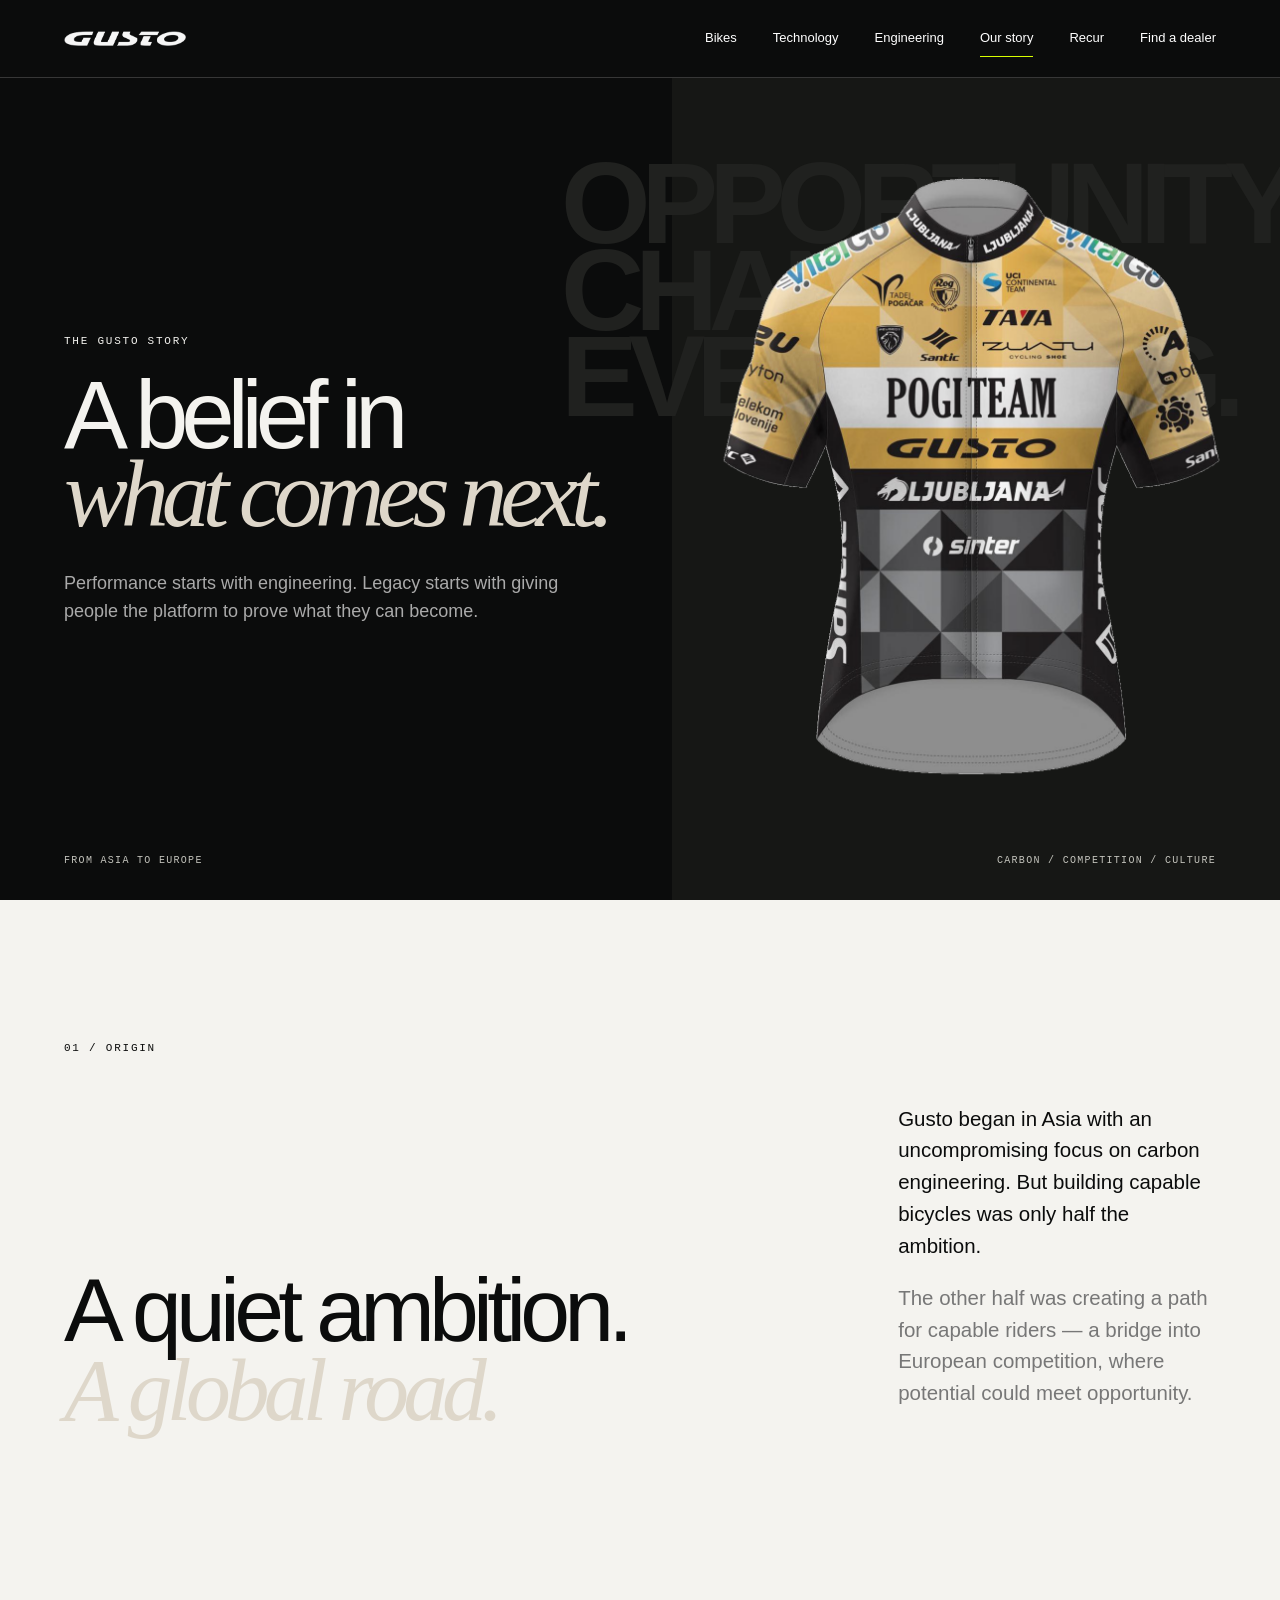
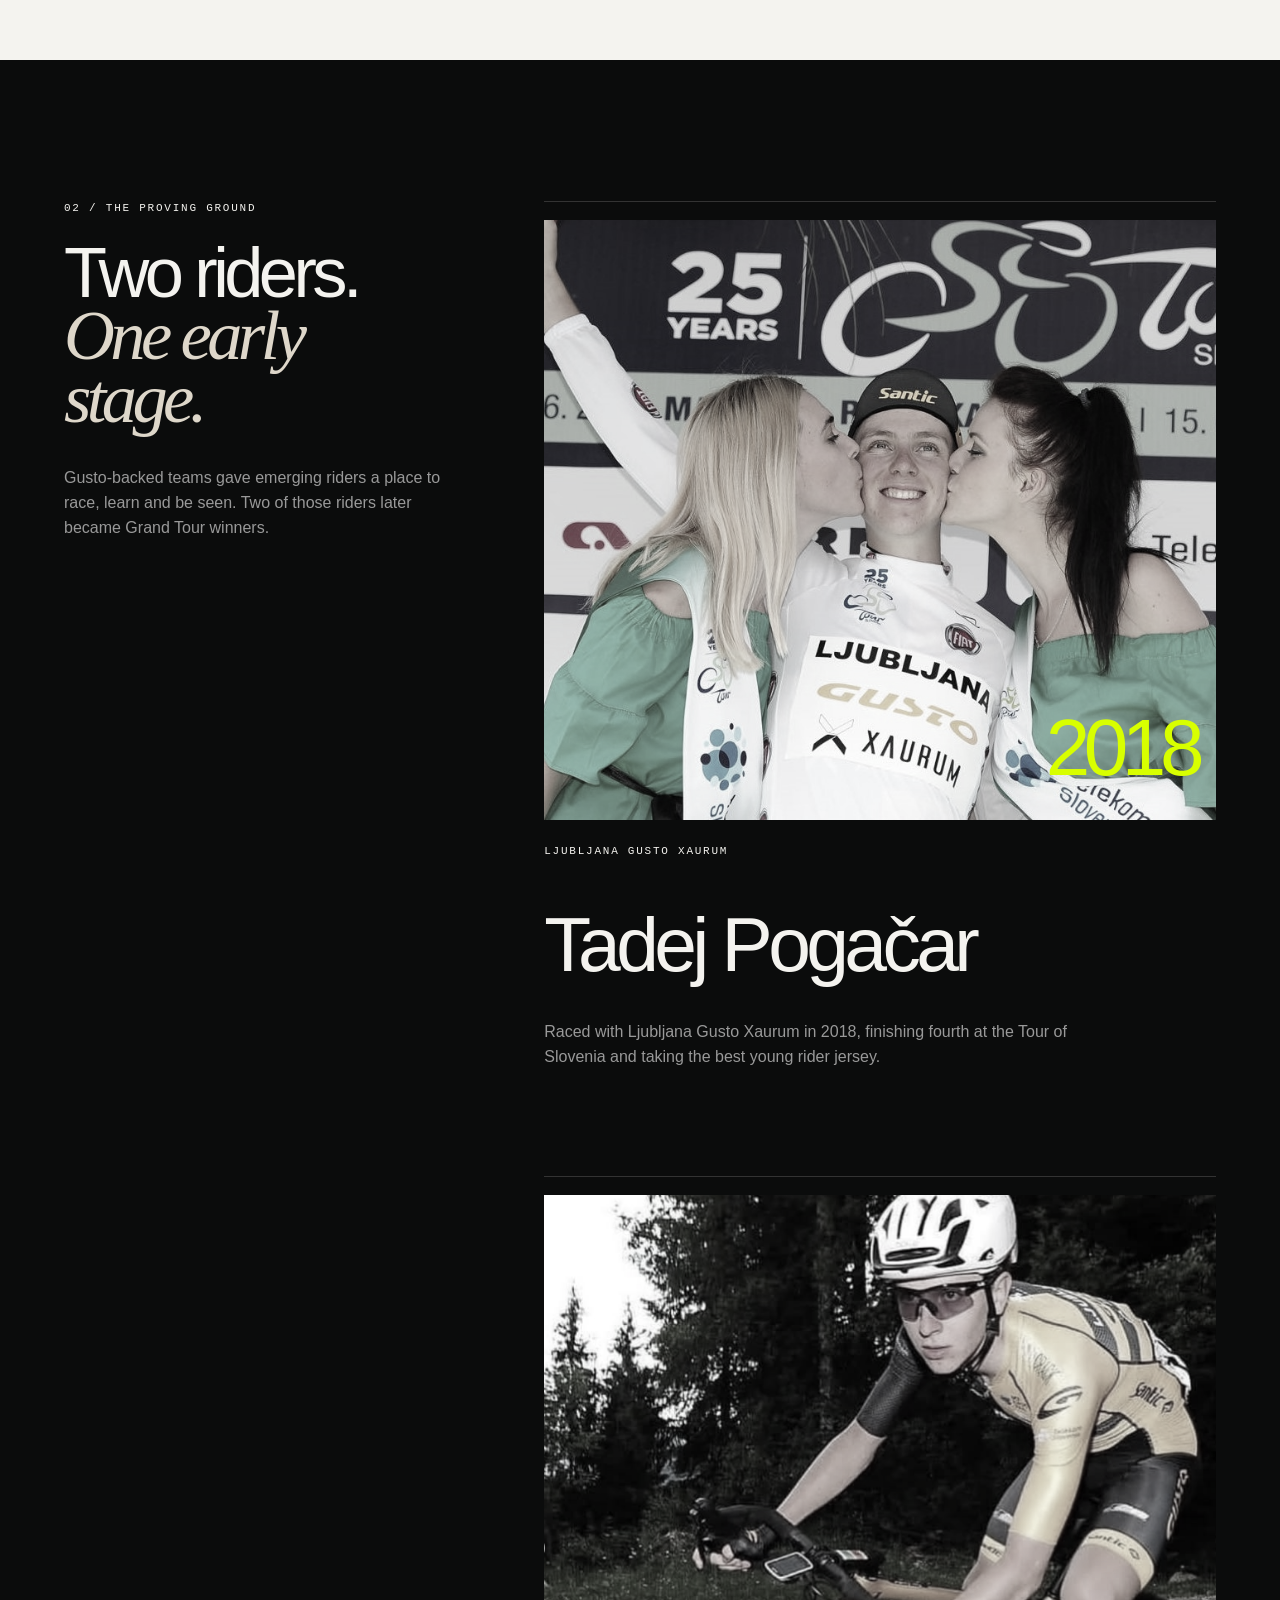
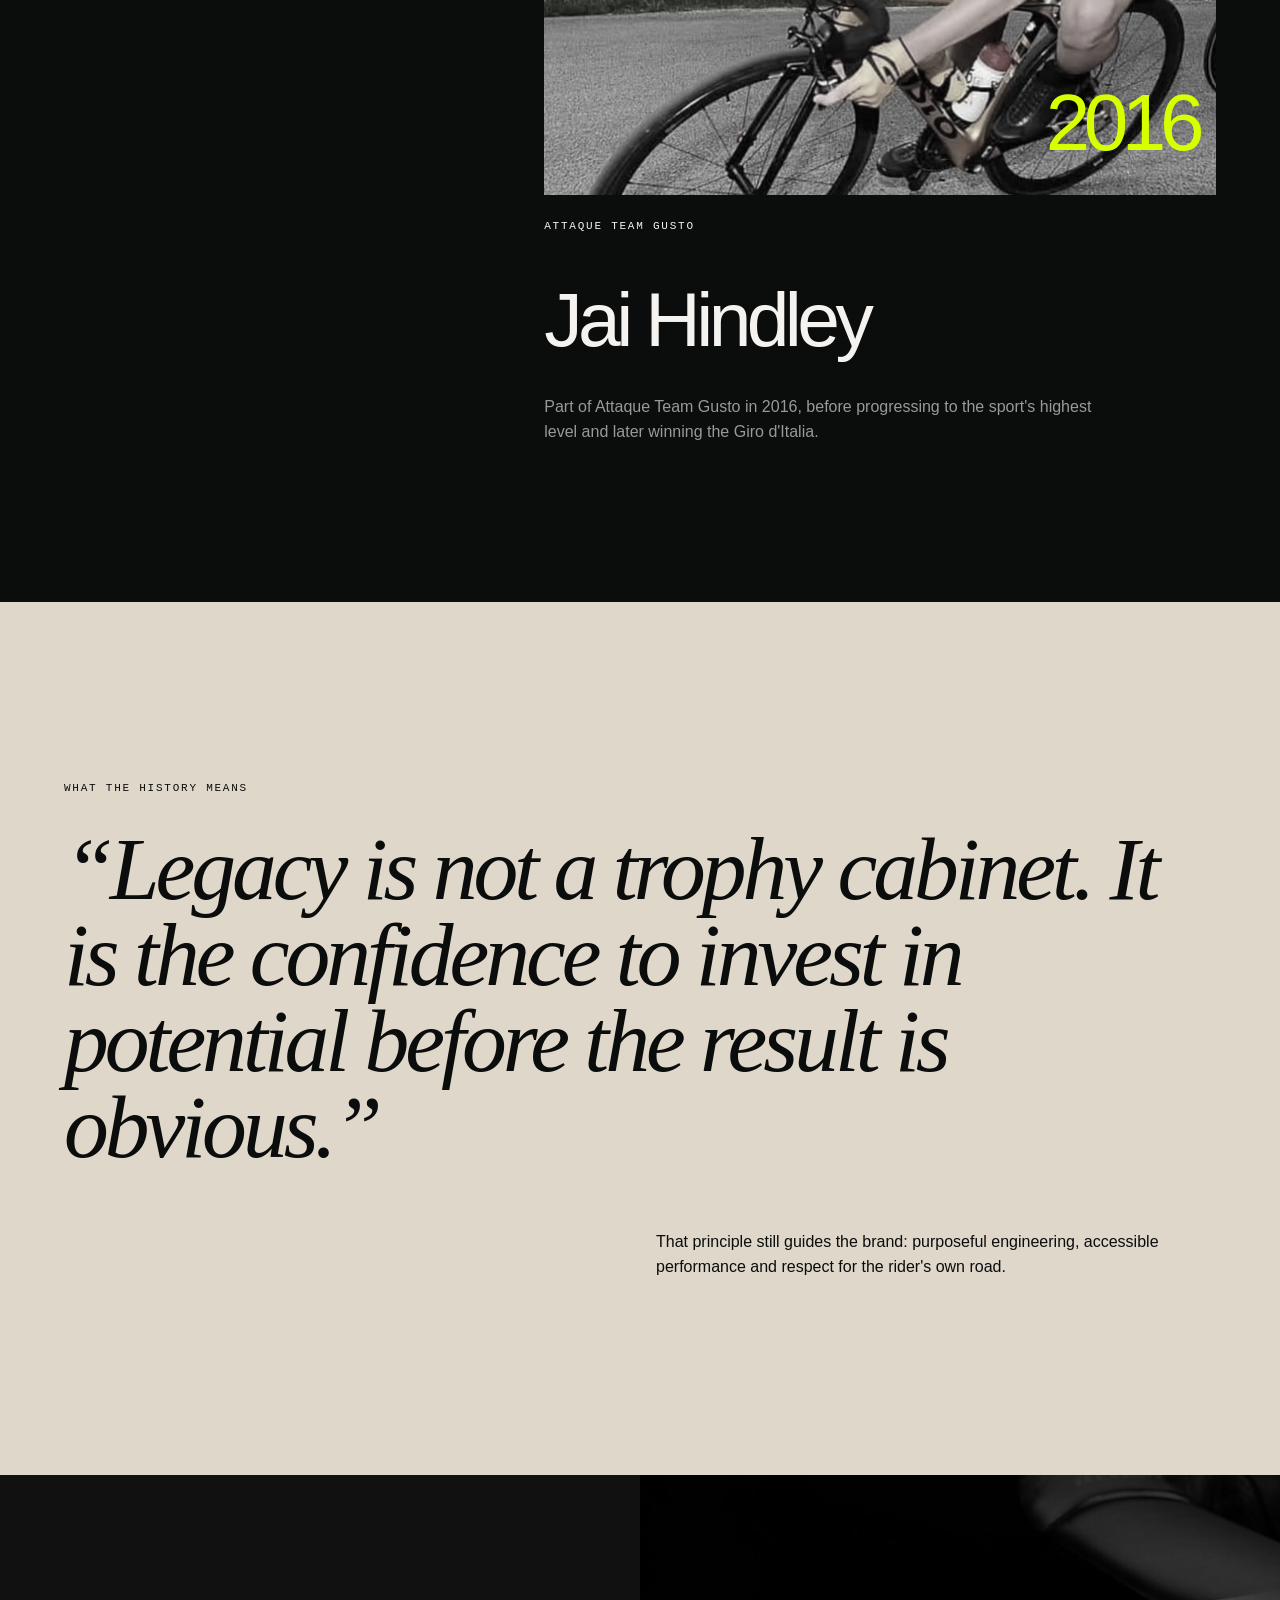
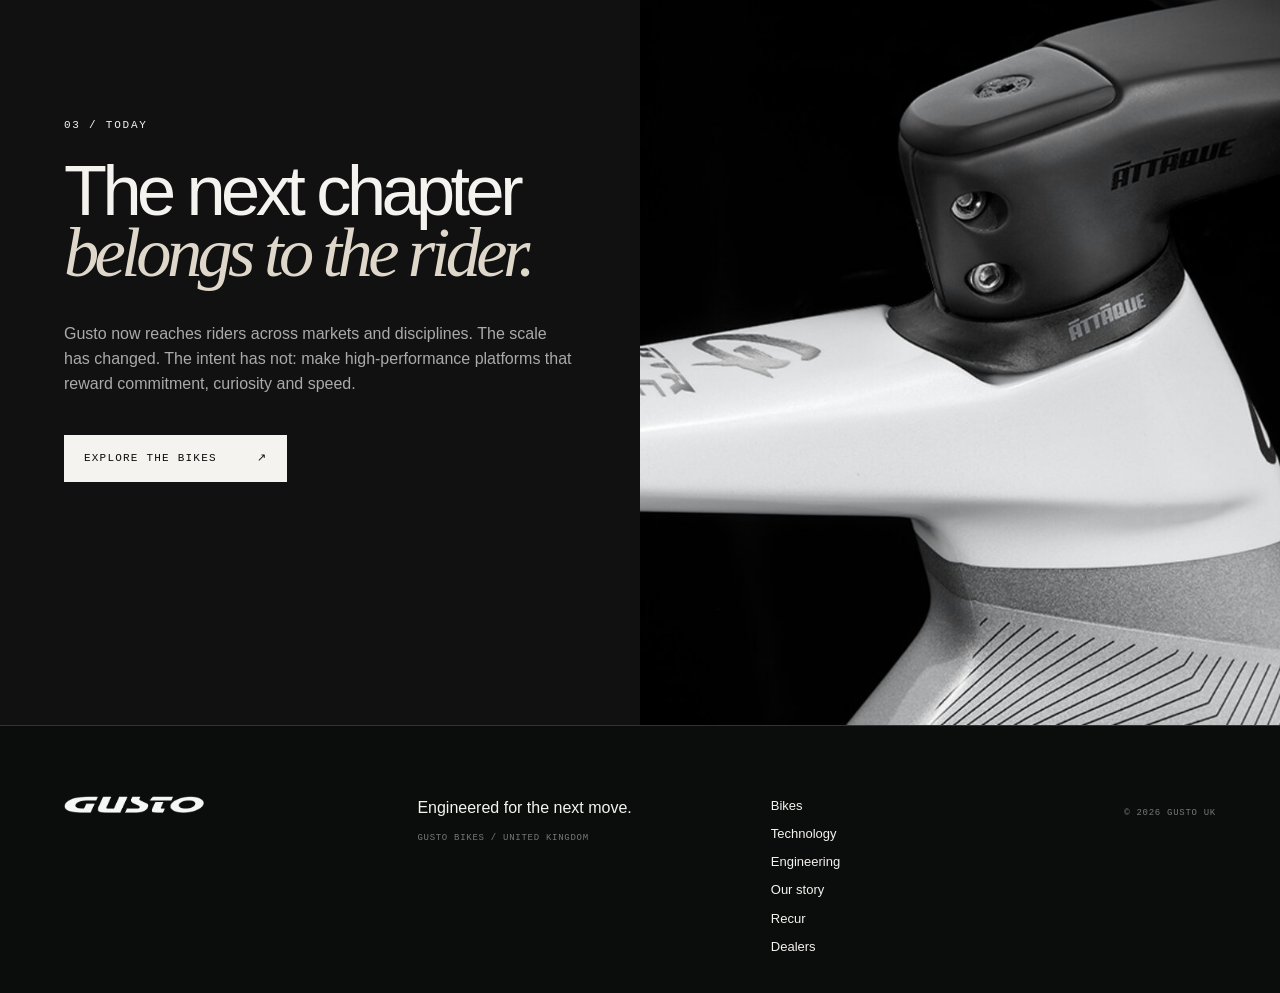
==== commit 2b85d30d: "Add redesigned Recur page" ====
--- a/about.html
+++ b/about.html
@@ -1,10 +1,10 @@
 <!doctype html>
 <html lang="en">
-<head><meta charset="UTF-8" /><meta name="viewport" content="width=device-width, initial-scale=1.0" /><meta name="description" content="The Gusto story: engineering ambition, racing opportunity and a belief in the next generation." /><title>Our story — Gusto UK</title><link rel="stylesheet" href="styles.css?v=9" /></head>
+<head><meta charset="UTF-8" /><meta name="viewport" content="width=device-width, initial-scale=1.0" /><meta name="description" content="The Gusto story: engineering ambition, racing opportunity and a belief in the next generation." /><title>Our story — Gusto UK</title><link rel="stylesheet" href="styles.css?v=10" /></head>
 <body class="about-page">
   <div class="progress" aria-hidden="true"><span></span></div>
-  <header class="site-header" data-header><a class="brand" href="index.html" aria-label="Gusto UK home"><img src="assets/gusto-logo-white.png" alt="Gusto" /></a><nav class="desktop-nav" aria-label="Primary navigation"><a href="index.html#bikes">Bikes</a><a href="index.html#technology">Technology</a><a href="engineering.html">Engineering</a><a class="active" href="about.html">Our story</a><a href="index.html#dealers">Find a dealer</a></nav><button class="menu-button" type="button" aria-expanded="false" aria-controls="mobile-menu"><span>Menu</span><i></i><i></i></button></header>
-  <div class="mobile-menu" id="mobile-menu" aria-hidden="true"><nav><a href="index.html#bikes">Bikes</a><a href="index.html#technology">Technology</a><a href="engineering.html">Engineering</a><a href="about.html">Our story</a><a href="index.html#dealers">Find a dealer</a></nav><p>Gusto Bikes / United Kingdom</p></div>
+  <header class="site-header" data-header><a class="brand" href="index.html" aria-label="Gusto UK home"><img src="assets/gusto-logo-white.png" alt="Gusto" /></a><nav class="desktop-nav" aria-label="Primary navigation"><a href="index.html#bikes">Bikes</a><a href="index.html#technology">Technology</a><a href="engineering.html">Engineering</a><a class="active" href="about.html">Our story</a><a href="recur.html">Recur</a><a href="dealers.html">Find a dealer</a></nav><button class="menu-button" type="button" aria-expanded="false" aria-controls="mobile-menu"><span>Menu</span><i></i><i></i></button></header>
+  <div class="mobile-menu" id="mobile-menu" aria-hidden="true"><nav><a href="index.html#bikes">Bikes</a><a href="index.html#technology">Technology</a><a href="engineering.html">Engineering</a><a href="about.html">Our story</a><a href="recur.html">Recur</a><a href="dealers.html">Find a dealer</a></nav><p>Gusto Bikes / United Kingdom</p></div>
   <main>
     <section class="story-hero theme-dark"><div class="story-hero-copy"><p class="eyebrow">The Gusto story</p><h1>A belief in<br><em>what comes next.</em></h1><p>Performance starts with engineering. Legacy starts with giving people the platform to prove what they can become.</p></div><div class="story-hero-art"><img src="assets/team-jersey.png" alt="Ljubljana Gusto Xaurum team jersey" data-white-cutout /><span>Opportunity<br>changes<br>everything.</span></div><div class="hero-index"><span>From Asia to Europe</span><span>Carbon / Competition / Culture</span></div></section>
 
@@ -19,6 +19,6 @@
 
     <section class="today"><div class="today-copy section-pad reveal"><p class="eyebrow">03 / Today</p><h2 class="display">The next chapter<br><em>belongs to the rider.</em></h2><p>Gusto now reaches riders across markets and disciplines. The scale has changed. The intent has not: make high-performance platforms that reward commitment, curiosity and speed.</p><a class="button button-light" href="index.html#bikes">Explore the bikes <span>↗</span></a></div><div class="today-image reveal"><img src="assets/hero-cockpit.jpg" alt="Gusto road bike cockpit detail" /></div></section>
   </main>
-  <footer class="site-footer theme-dark"><a class="footer-brand" href="index.html" aria-label="Gusto UK home"><img src="assets/gusto-logo-white.png" alt="Gusto" /></a><div><p>Engineered for the next move.</p><p class="small">Gusto Bikes / United Kingdom</p></div><nav aria-label="Footer"><a href="index.html#bikes">Bikes</a><a href="index.html#technology">Technology</a><a href="engineering.html">Engineering</a><a href="about.html">Our story</a><a href="index.html#dealers">Dealers</a></nav><p class="small">© <span data-year></span> Gusto UK</p></footer>
-  <script src="script.js?v=9"></script>
+  <footer class="site-footer theme-dark"><a class="footer-brand" href="index.html" aria-label="Gusto UK home"><img src="assets/gusto-logo-white.png" alt="Gusto" /></a><div><p>Engineered for the next move.</p><p class="small">Gusto Bikes / United Kingdom</p></div><nav aria-label="Footer"><a href="index.html#bikes">Bikes</a><a href="index.html#technology">Technology</a><a href="engineering.html">Engineering</a><a href="about.html">Our story</a><a href="recur.html">Recur</a><a href="dealers.html">Dealers</a></nav><p class="small">© <span data-year></span> Gusto UK</p></footer>
+  <script src="script.js?v=10"></script>
 </body></html>
--- a/styles.css
+++ b/styles.css
@@ -109,3 +109,109 @@
   .system-grid article,.system-grid article+article{padding:22px 0;border-right:0}
   .system-grid h3{margin:35px 0 12px}
 }
+
+/* Dealer network */
+.dealers-page{background:var(--paper)}
+.dealers-page .desktop-nav{gap:30px}
+.dealers-page .site-header{position:fixed;background:rgba(11,12,12,.96);backdrop-filter:blur(14px)}
+.dealers-page .dealer-network-head{padding-top:clamp(150px,14vw,210px)}
+.dealer-hero{min-height:100svh;position:relative;display:grid;grid-template-columns:.88fr 1.12fr;overflow:hidden;padding-top:78px}
+.dealer-hero-copy{align-self:center;padding:clamp(120px,14vw,210px) var(--pad);position:relative;z-index:3}
+.dealer-hero-copy h1{font-size:clamp(64px,8vw,132px);font-weight:400;line-height:.83;letter-spacing:-.075em;margin:0 0 40px}
+.dealer-hero-copy>p:not(.eyebrow){max-width:570px;color:#aaa;font-size:clamp(17px,1.35vw,21px);margin:0 0 42px}
+.dealer-hero-media{overflow:hidden;background:#09090a;display:flex;align-items:center}
+.dealer-hero-media img{width:100%;height:100%;object-fit:cover;object-position:52% center;filter:saturate(.55) contrast(1.08)}
+.dealer-intro{color:var(--ink)}
+.dealer-network{background:var(--paper);padding-bottom:clamp(100px,12vw,190px)}
+.dealer-network-head{display:grid;grid-template-columns:.5fr 1fr .65fr;gap:5vw;align-items:end}
+.dealer-network-head .eyebrow{align-self:start}
+.dealer-network-head .display{font-size:clamp(54px,6.6vw,104px)}
+.dealer-search{align-self:end}
+.dealer-search label{display:block;text-transform:uppercase;letter-spacing:.12em;font:9px var(--mono);margin-bottom:14px}
+.dealer-search input{width:100%;border:0;border-bottom:1px solid var(--ink);background:transparent;border-radius:0;padding:12px 0 14px;font:18px var(--sans);color:var(--ink);outline:none}
+.dealer-search input:focus{border-bottom-color:#738800;box-shadow:0 1px 0 #738800}
+.dealer-search input::placeholder{color:#999}
+.dealer-search span{display:block;margin-top:12px;font:9px var(--mono);text-transform:uppercase;color:#777}
+.dealer-list{margin:0 var(--pad);display:grid;grid-template-columns:repeat(3,1fr);border-top:1px solid var(--line)}
+.dealer-list article{min-height:330px;padding:25px clamp(22px,2.6vw,42px) 30px 0;border-right:1px solid var(--line);border-bottom:1px solid var(--line);display:flex;flex-direction:column}
+.dealer-list article:nth-child(3n+2),.dealer-list article:nth-child(3n+3){padding-left:clamp(22px,2.6vw,42px)}
+.dealer-list article:nth-child(3n){border-right:0}
+.dealer-list article[hidden]{display:none}
+.dealer-list article>span{font:9px var(--mono);letter-spacing:.1em;text-transform:uppercase;color:#73736d}
+.dealer-list h3{font-size:clamp(30px,2.7vw,44px);font-weight:400;line-height:1;letter-spacing:-.045em;margin:55px 0 20px}
+.dealer-list p{color:#66635f;max-width:390px;margin:0 0 28px}
+.dealer-list article>div{margin-top:auto;display:flex;justify-content:space-between;gap:15px;padding-top:18px;border-top:1px solid var(--line);font:9px var(--mono);letter-spacing:.07em;text-transform:uppercase}
+.dealer-list article a:last-child{border-bottom:1px solid}
+.dealer-empty{text-align:center;padding:80px var(--pad);color:#777}
+.dealer-assurance{color:var(--ink)}
+.dealer-assurance .display em{color:var(--ink)}
+
+/* Recur */
+.recur-hero{min-height:100svh;position:relative;display:grid;grid-template-columns:.9fr 1.1fr;overflow:hidden;padding-top:78px}
+.recur-hero-copy{align-self:center;padding:clamp(120px,12vw,190px) var(--pad);position:relative;z-index:2}
+.recur-hero-copy h1{font-size:clamp(64px,7.2vw,120px);font-weight:400;line-height:.82;letter-spacing:-.075em;margin:0 0 38px}
+.recur-hero-copy>p:not(.eyebrow){max-width:590px;color:#aaa;font-size:clamp(17px,1.25vw,20px);margin:0 0 40px}
+.recur-hero-media{overflow:hidden;background:#000;display:flex;align-items:center}
+.recur-hero-media img{width:100%;height:100%;object-fit:cover;object-position:center;filter:saturate(.55) contrast(1.08)}
+.recur-process{display:grid;grid-template-columns:.8fr 1.2fr;gap:9vw}
+.recur-process-intro{position:sticky;top:110px;align-self:start}
+.recur-process-intro .display{font-size:clamp(54px,6vw,96px)}
+.recur-process-intro>p:last-child{max-width:500px;color:#686862;font-size:18px;margin-top:36px}
+.recur-steps{border-top:1px solid var(--line)}
+.recur-steps article{display:grid;grid-template-columns:60px .65fr 1fr;gap:25px;padding:38px 0;border-bottom:1px solid var(--line);align-items:start}
+.recur-steps span{font:10px var(--mono)}
+.recur-steps h3{font-size:clamp(24px,2.2vw,36px);font-weight:400;letter-spacing:-.04em;margin:0}
+.recur-steps p{margin:0;color:#686862;max-width:460px}
+.recur-calculator{display:grid;grid-template-columns:1fr 1fr}
+.recur-calc-entry .display{font-size:clamp(52px,5.8vw,92px)}
+.calc-lead{max-width:580px;font-size:18px;margin:35px 0 52px;color:#555}
+.calc-fields{display:grid;grid-template-columns:1fr 1fr;gap:24px}
+.calc-fields label{display:flex;flex-direction:column;gap:10px;font:10px var(--mono);text-transform:uppercase;letter-spacing:.08em}
+.money-field{display:flex;align-items:center;border-bottom:1px solid #777;font:400 clamp(28px,3vw,48px) var(--sans);padding:8px 0}
+.money-field input{width:100%;background:transparent;border:0;outline:0;font:inherit;color:inherit;padding-left:8px}
+.calc-caveat,.legal{font-size:12px;color:#73736d;margin-top:34px;max-width:620px}
+.recur-calc-result{padding:clamp(90px,11vw,180px) var(--pad);display:flex;flex-direction:column;justify-content:center}
+.result-label{font-size:16px;color:#aaa}
+.monthly{display:flex;align-items:baseline;gap:14px;margin:10px 0 48px}
+.monthly strong{font-size:clamp(80px,10vw,160px);font-weight:400;line-height:.9;letter-spacing:-.075em}
+.monthly span{font:11px var(--mono);text-transform:uppercase}
+.calc-breakdown{border-top:1px solid #444}
+.calc-breakdown span{display:flex;justify-content:space-between;gap:30px;padding:14px 0;border-bottom:1px solid #333;color:#aaa;font-size:13px}
+.calc-breakdown b{font-weight:400;color:var(--paper)}
+.recur-calc-result .legal{color:#777}
+.recur-next{display:grid;grid-template-columns:1fr auto;align-items:end}
+.recur-next .eyebrow,.recur-next h2,.recur-next>p{grid-column:1}
+.recur-next .display{font-size:clamp(54px,7.5vw,118px)}
+.recur-next>p:not(.eyebrow){font-size:18px;max-width:620px;margin:35px 0 0}
+.recur-next .button{grid-column:2;grid-row:2/4}
+
+@media(max-width:900px){
+  .dealer-hero{grid-template-columns:1fr;padding-top:66px}
+  .dealer-hero-copy{padding-top:110px;padding-bottom:70px}
+  .dealer-hero-media{height:60vh;min-height:480px}
+  .dealer-hero .hero-index{display:none}
+  .dealer-network-head{grid-template-columns:1fr}
+  .dealer-search{margin-top:25px}
+  .dealer-list{grid-template-columns:1fr 1fr;margin:0 20px}
+  .dealer-list article,.dealer-list article:nth-child(3n+2),.dealer-list article:nth-child(3n+3){padding:24px;border-right:1px solid var(--line)}
+  .dealer-list article:nth-child(2n){border-right:0}
+  .recur-hero,.recur-process,.recur-calculator{grid-template-columns:1fr}
+  .recur-hero{padding-top:66px}
+  .recur-hero-copy{padding-top:110px;padding-bottom:70px}
+  .recur-hero-media{height:62vh;min-height:500px}
+  .recur-hero .hero-index{display:none}
+  .recur-process-intro{position:static;margin-bottom:70px}
+  .recur-next{grid-template-columns:1fr}
+  .recur-next .button{grid-column:1;grid-row:auto;margin-top:36px}
+}
+
+@media(max-width:560px){
+  .dealer-hero-copy h1{font-size:16vw}
+  .dealer-list{grid-template-columns:1fr}
+  .dealer-list article,.dealer-list article:nth-child(3n+2),.dealer-list article:nth-child(3n+3){min-height:285px;padding:24px 4px;border-right:0}
+  .dealer-list h3{margin-top:40px}
+  .recur-hero-copy h1{font-size:15.5vw}
+  .recur-steps article{grid-template-columns:36px 1fr}
+  .recur-steps article p{grid-column:2}
+  .calc-fields{grid-template-columns:1fr}
+}
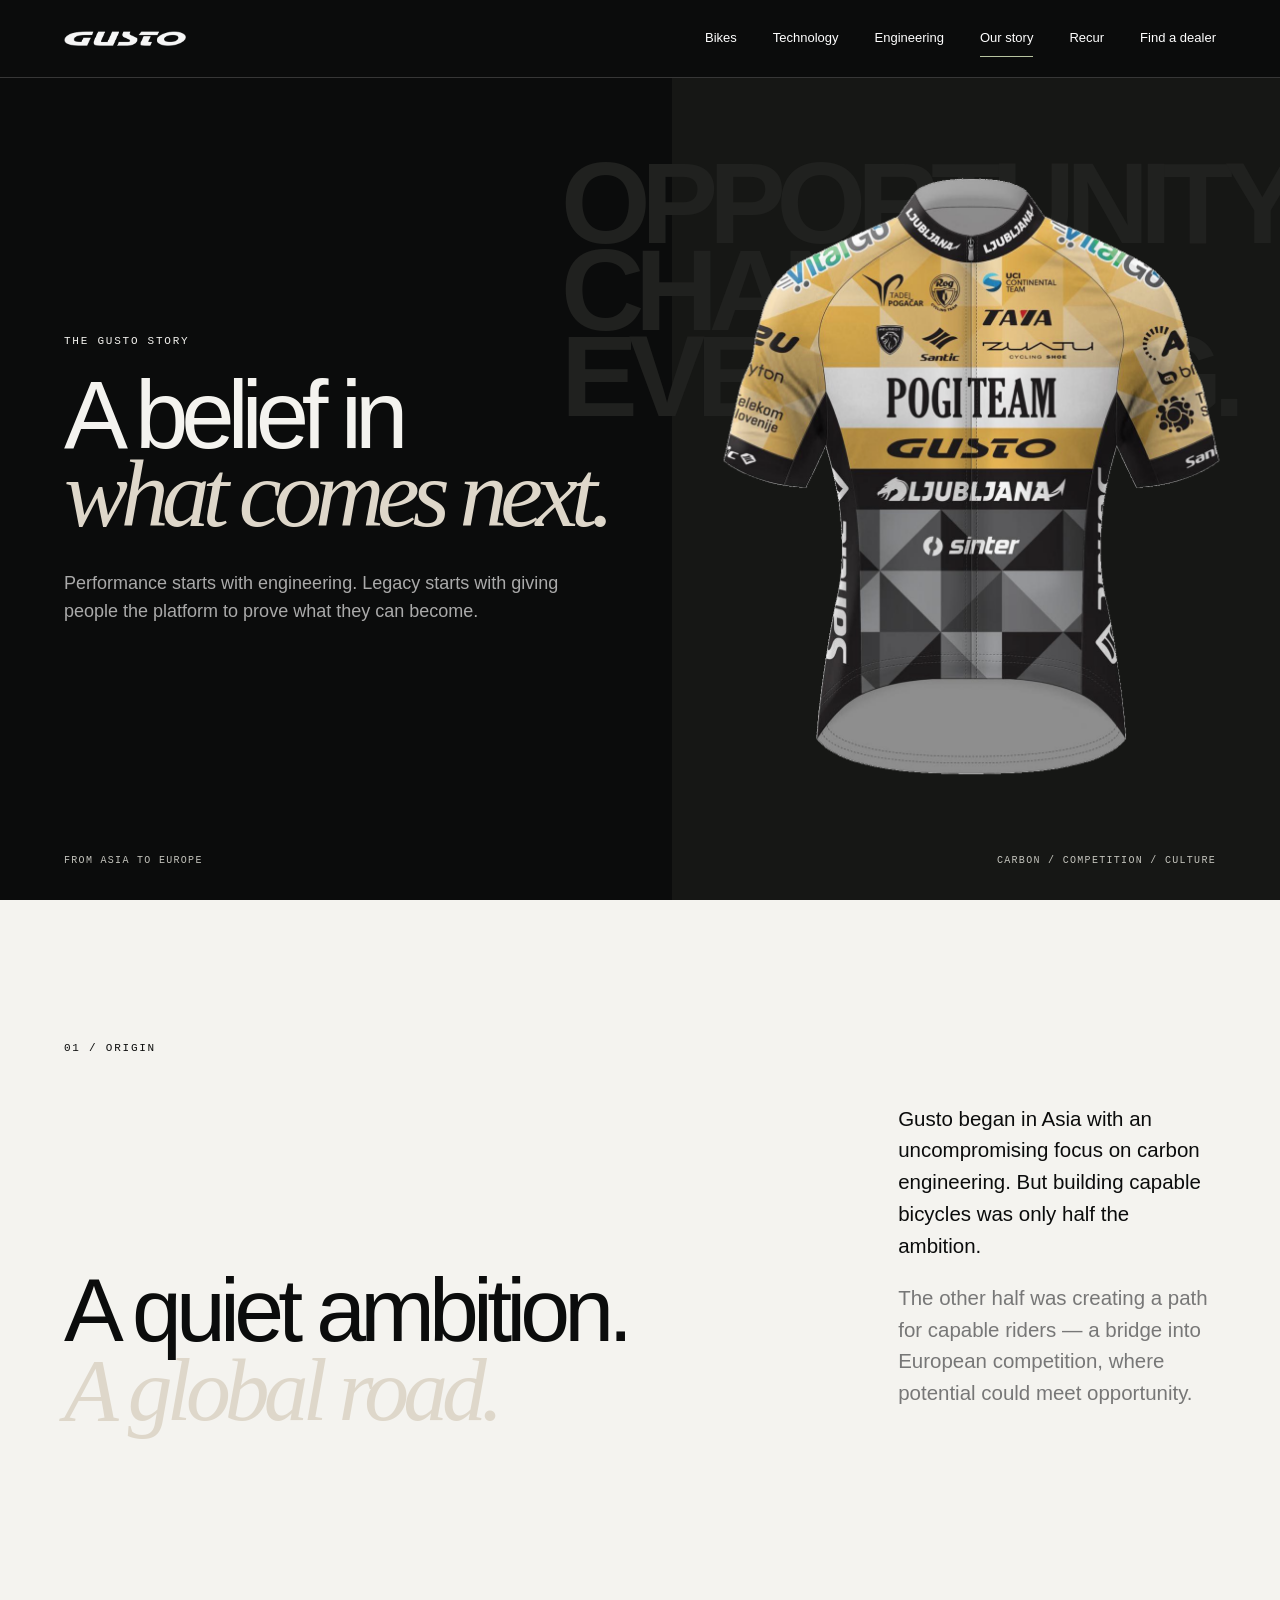
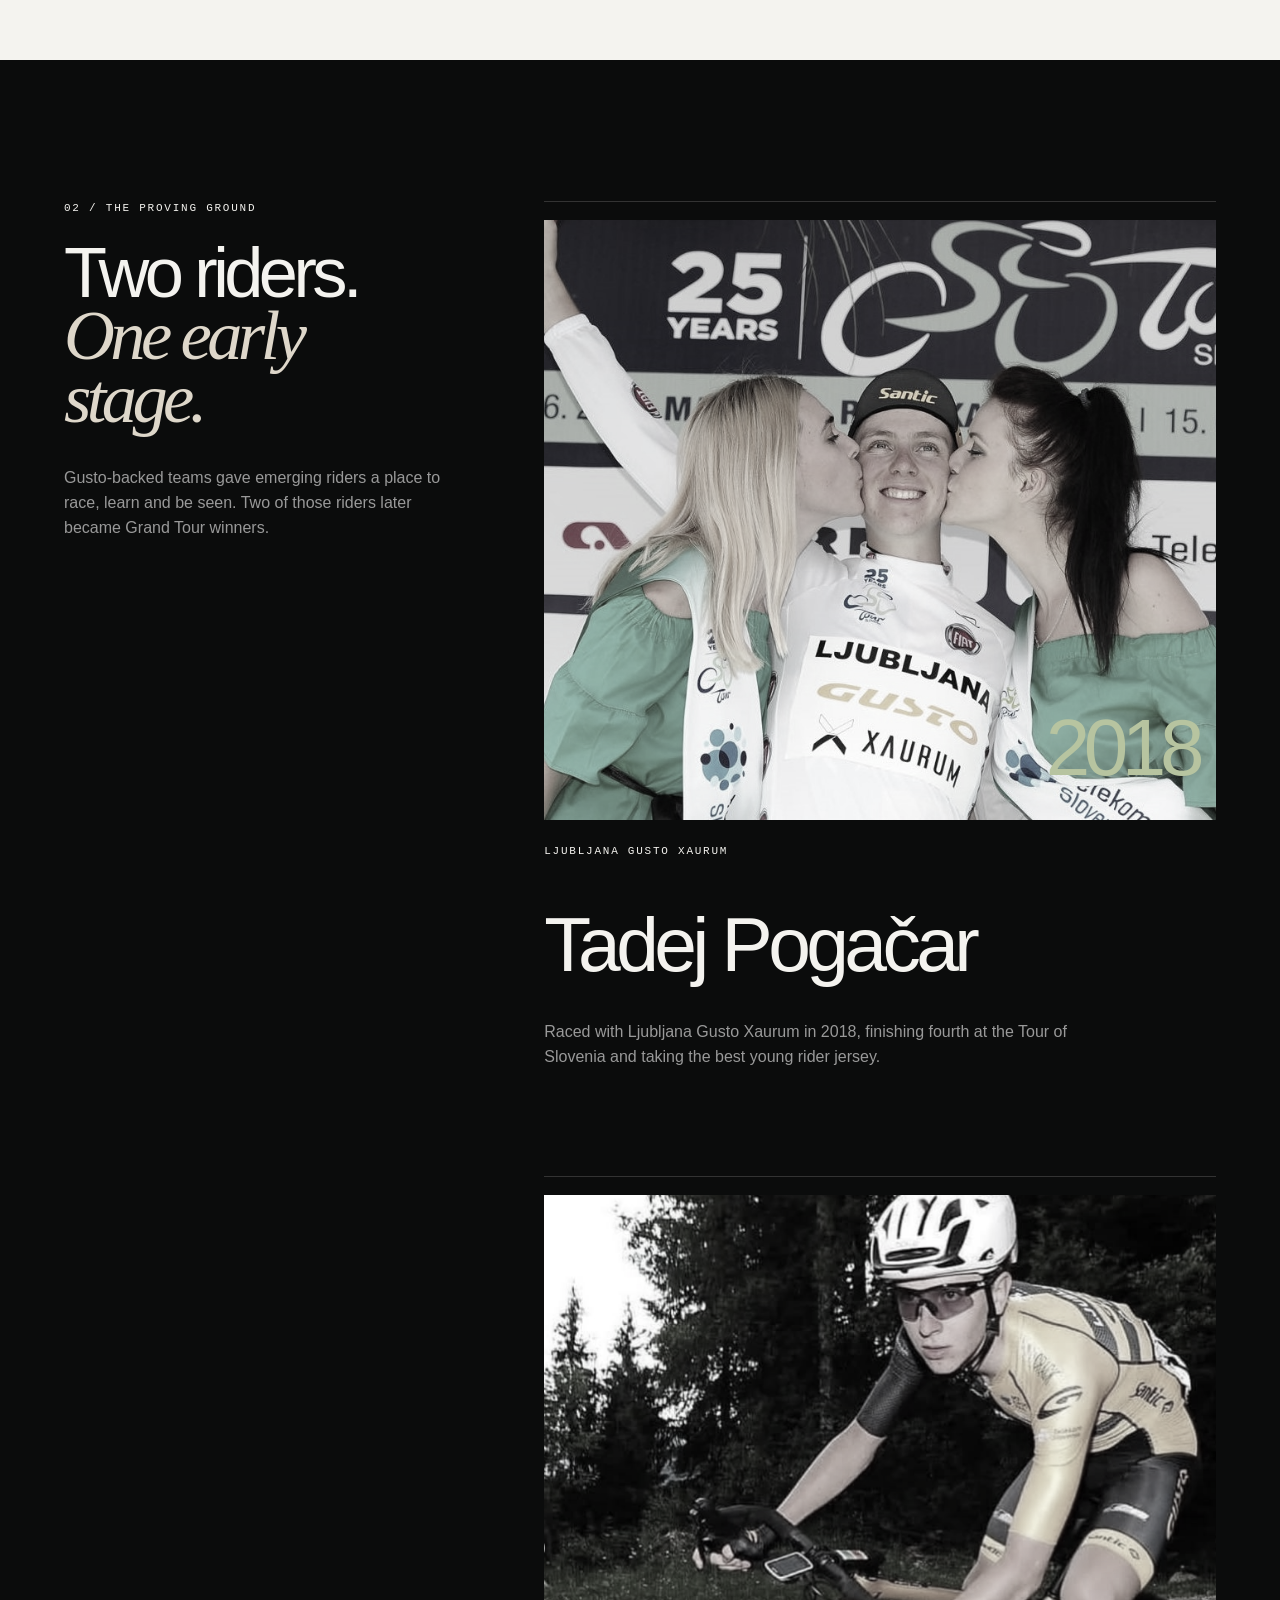
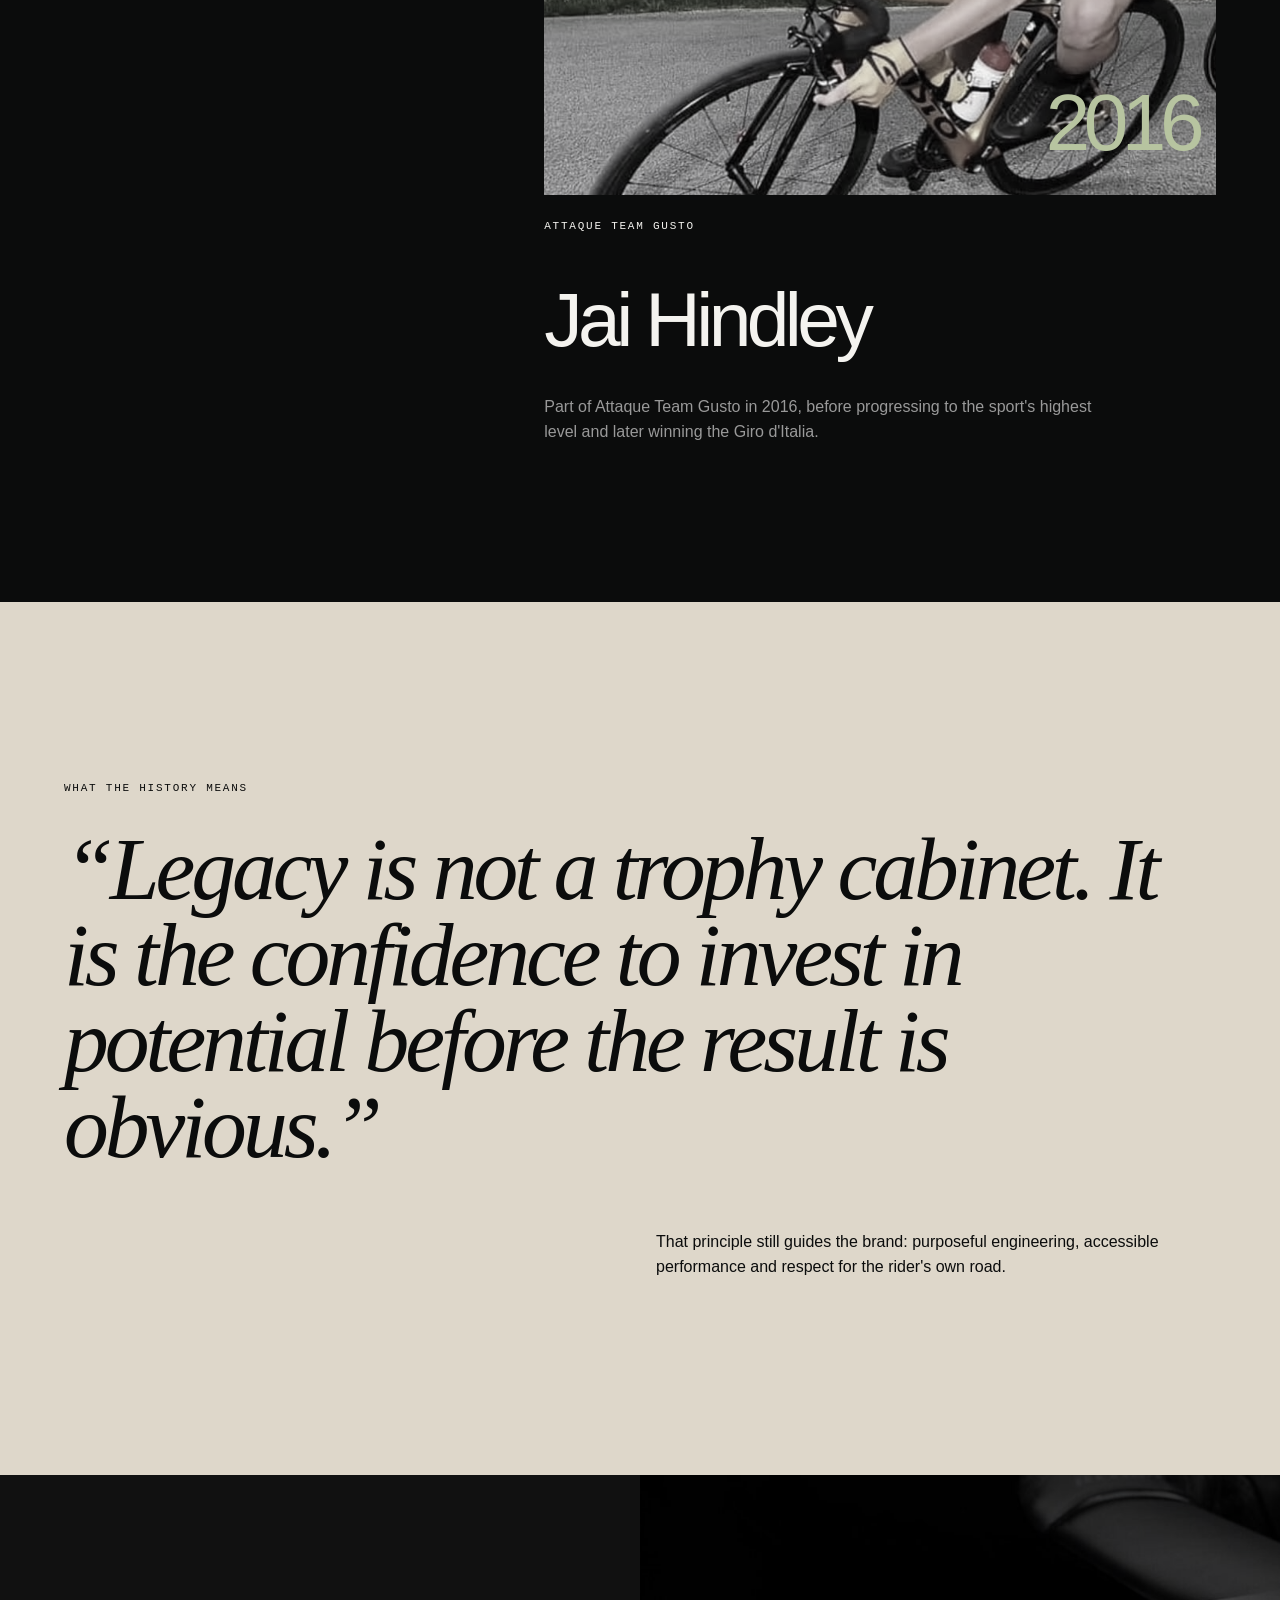
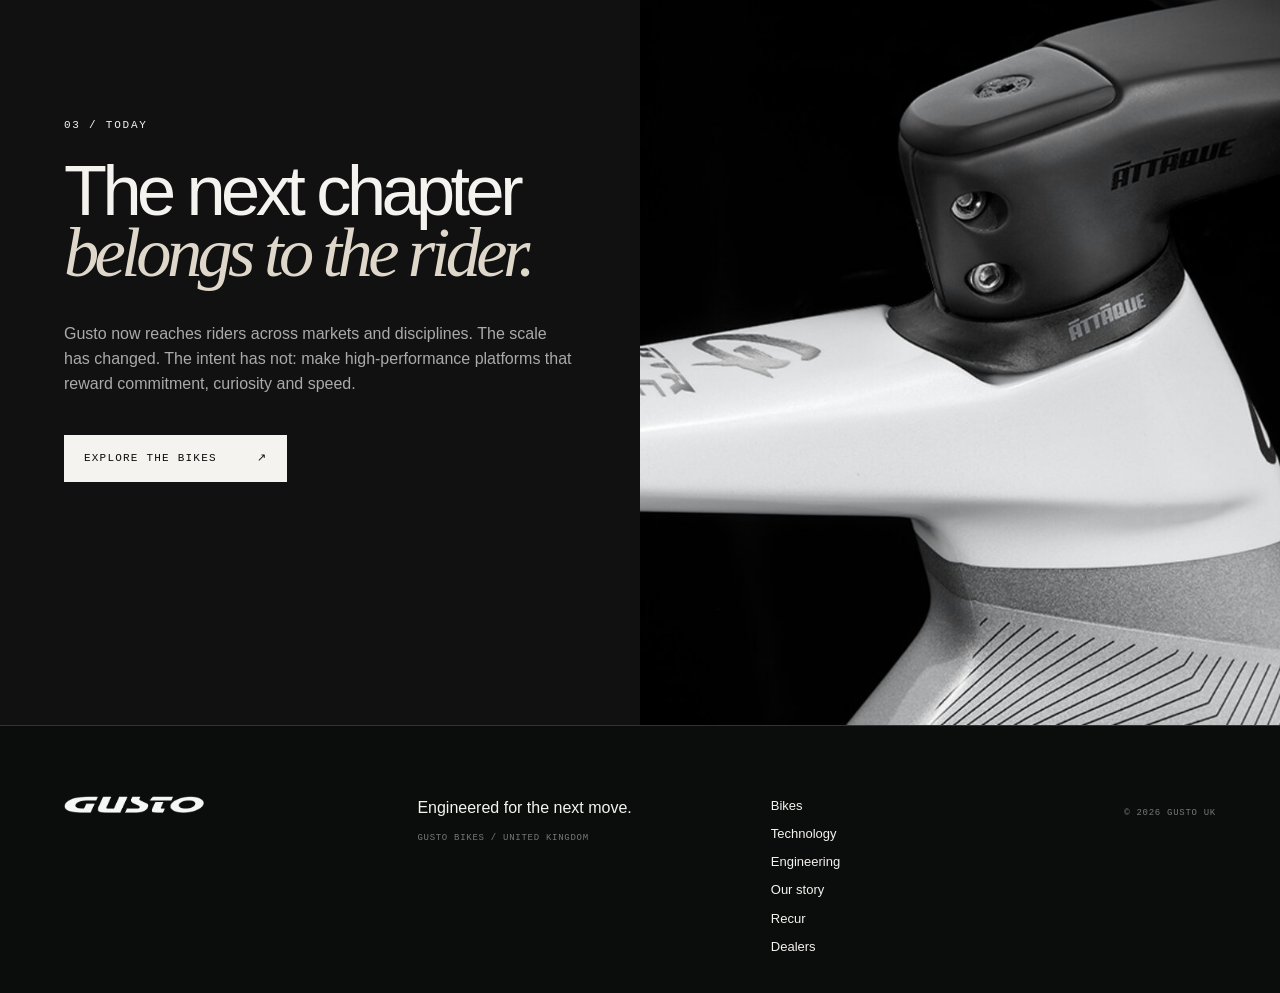
==== commit e4f97bac: "Calm the site accent palette" ====
--- a/about.html
+++ b/about.html
@@ -1,6 +1,6 @@
 <!doctype html>
 <html lang="en">
-<head><meta charset="UTF-8" /><meta name="viewport" content="width=device-width, initial-scale=1.0" /><meta name="description" content="The Gusto story: engineering ambition, racing opportunity and a belief in the next generation." /><title>Our story — Gusto UK</title><link rel="stylesheet" href="styles.css?v=10" /></head>
+<head><meta charset="UTF-8" /><meta name="viewport" content="width=device-width, initial-scale=1.0" /><meta name="description" content="The Gusto story: engineering ambition, racing opportunity and a belief in the next generation." /><title>Our story — Gusto UK</title><link rel="icon" href="favicon.svg" type="image/svg+xml" /><meta property="og:type" content="website" /><meta property="og:site_name" content="Gusto UK" /><meta property="og:title" content="Our story — Gusto UK" /><meta property="og:description" content="Engineering ambition, racing opportunity and a belief in the next generation." /><meta property="og:url" content="https://flyingat50.github.io/gusto/about.html" /><meta property="og:image" content="https://flyingat50.github.io/gusto/assets/social-share.png" /><meta property="og:image:width" content="1200" /><meta property="og:image:height" content="630" /><meta name="twitter:card" content="summary_large_image" /><meta name="twitter:image" content="https://flyingat50.github.io/gusto/assets/social-share.png" /><link rel="stylesheet" href="styles.css?v=18" /></head>
 <body class="about-page">
   <div class="progress" aria-hidden="true"><span></span></div>
   <header class="site-header" data-header><a class="brand" href="index.html" aria-label="Gusto UK home"><img src="assets/gusto-logo-white.png" alt="Gusto" /></a><nav class="desktop-nav" aria-label="Primary navigation"><a href="index.html#bikes">Bikes</a><a href="index.html#technology">Technology</a><a href="engineering.html">Engineering</a><a class="active" href="about.html">Our story</a><a href="recur.html">Recur</a><a href="dealers.html">Find a dealer</a></nav><button class="menu-button" type="button" aria-expanded="false" aria-controls="mobile-menu"><span>Menu</span><i></i><i></i></button></header>
--- a/styles.css
+++ b/styles.css
@@ -147,12 +147,14 @@
 .dealer-assurance .display em{color:var(--ink)}
 
 /* Recur */
-.recur-hero{min-height:100svh;position:relative;display:grid;grid-template-columns:.9fr 1.1fr;overflow:hidden;padding-top:78px}
-.recur-hero-copy{align-self:center;padding:clamp(120px,12vw,190px) var(--pad);position:relative;z-index:2}
+.recur-hero{min-height:100svh;position:relative;display:flex;align-items:center;overflow:hidden;padding-top:78px}
+.recur-hero-copy{width:min(760px,52vw);padding:clamp(120px,12vw,190px) var(--pad);position:relative;z-index:3}
 .recur-hero-copy h1{font-size:clamp(64px,7.2vw,120px);font-weight:400;line-height:.82;letter-spacing:-.075em;margin:0 0 38px}
 .recur-hero-copy>p:not(.eyebrow){max-width:590px;color:#aaa;font-size:clamp(17px,1.25vw,20px);margin:0 0 40px}
-.recur-hero-media{overflow:hidden;background:#000;display:flex;align-items:center}
-.recur-hero-media img{width:100%;height:100%;object-fit:cover;object-position:center;filter:saturate(.55) contrast(1.08)}
+.recur-hero-media{position:absolute;inset:0;overflow:hidden;background:#070708}
+.recur-hero-media:after{content:"";position:absolute;inset:0;background:linear-gradient(90deg,#0b0c0c 0%,rgba(11,12,12,.96) 23%,rgba(11,12,12,.58) 46%,rgba(11,12,12,.08) 72%),linear-gradient(0deg,rgba(11,12,12,.36),transparent 42%)}
+.recur-hero-media img{width:100%;height:100%;object-fit:cover;object-position:62% center;filter:saturate(.82) contrast(1.06)}
+.recur-hero .hero-index{z-index:3}
 .recur-process{display:grid;grid-template-columns:.8fr 1.2fr;gap:9vw}
 .recur-process-intro{position:sticky;top:110px;align-self:start}
 .recur-process-intro .display{font-size:clamp(54px,6vw,96px)}
@@ -167,8 +169,14 @@
 .calc-lead{max-width:580px;font-size:18px;margin:35px 0 52px;color:#555}
 .calc-fields{display:grid;grid-template-columns:1fr 1fr;gap:24px}
 .calc-fields label{display:flex;flex-direction:column;gap:10px;font:10px var(--mono);text-transform:uppercase;letter-spacing:.08em}
-.money-field{display:flex;align-items:center;border-bottom:1px solid #777;font:400 clamp(28px,3vw,48px) var(--sans);padding:8px 0}
-.money-field input{width:100%;background:transparent;border:0;outline:0;font:inherit;color:inherit;padding-left:8px}
+.field-label{display:flex;justify-content:space-between;align-items:center;gap:15px}
+.field-label small{font:8px var(--mono);letter-spacing:.1em;color:#666;border:1px solid #aaa;padding:5px 7px}
+.money-field{display:flex;align-items:center;position:relative;border:1px solid #aaa;background:rgba(255,255,255,.52);font:400 clamp(28px,3vw,48px) var(--sans);padding:15px 18px;transition:border-color .2s,box-shadow .2s,background .2s;cursor:text}
+.money-field:hover{border-color:#555;background:rgba(255,255,255,.78)}
+.money-field:focus-within{border-color:var(--ink);background:#fff;box-shadow:0 0 0 3px var(--signal)}
+.money-field b{font-weight:400}
+.money-field input{width:100%;min-width:0;background:transparent;border:0;outline:0;font:inherit;color:inherit;padding:0 62px 0 8px;cursor:text}
+.money-field i{position:absolute;right:16px;bottom:14px;font:8px var(--mono);font-style:normal;letter-spacing:.12em;color:#666}
 .calc-caveat,.legal{font-size:12px;color:#73736d;margin-top:34px;max-width:620px}
 .recur-calc-result{padding:clamp(90px,11vw,180px) var(--pad);display:flex;flex-direction:column;justify-content:center}
 .result-label{font-size:16px;color:#aaa}
@@ -179,11 +187,23 @@
 .calc-breakdown span{display:flex;justify-content:space-between;gap:30px;padding:14px 0;border-bottom:1px solid #333;color:#aaa;font-size:13px}
 .calc-breakdown b{font-weight:400;color:var(--paper)}
 .recur-calc-result .legal{color:#777}
-.recur-next{display:grid;grid-template-columns:1fr auto;align-items:end}
-.recur-next .eyebrow,.recur-next h2,.recur-next>p{grid-column:1}
-.recur-next .display{font-size:clamp(54px,7.5vw,118px)}
-.recur-next>p:not(.eyebrow){font-size:18px;max-width:620px;margin:35px 0 0}
-.recur-next .button{grid-column:2;grid-row:2/4}
+.recur-interest{display:grid;grid-template-columns:.9fr 1.1fr;gap:10vw;align-items:start}
+.recur-interest .display{font-size:clamp(54px,6.5vw,104px)}
+.recur-interest .display em{color:var(--ink)}
+.recur-interest-copy>p:last-child{font-size:18px;max-width:560px;margin-top:36px}
+.interest-form{display:grid;grid-template-columns:1fr 1fr;gap:26px 20px;border-top:1px solid var(--ink);padding-top:26px}
+.interest-form label{display:flex;flex-direction:column;gap:9px;font:10px var(--mono);letter-spacing:.1em;text-transform:uppercase}
+.interest-form input[type="text"],.interest-form input[type="email"]{width:100%;border:1px solid rgba(11,12,12,.55);background:rgba(255,255,255,.58);border-radius:0;padding:17px 15px;font:18px var(--sans);outline:0;transition:.2s}
+.interest-form input[type="text"]:hover,.interest-form input[type="email"]:hover{background:rgba(255,255,255,.82);border-color:var(--ink)}
+.interest-form input:focus{background:#fff;border-color:var(--ink);box-shadow:0 0 0 3px var(--paper)}
+.interest-email,.interest-consent,.interest-form .button,.interest-status{grid-column:1/-1}
+.interest-consent{flex-direction:row!important;align-items:flex-start;gap:12px!important;text-transform:none!important;letter-spacing:0!important;font:13px/1.45 var(--sans)!important;max-width:610px}
+.interest-consent input{width:18px;height:18px;flex:0 0 18px;margin:1px 0 0;accent-color:var(--ink)}
+.interest-form .button{width:max-content;border:0;cursor:pointer}
+.interest-form .button:disabled{cursor:wait;opacity:.72}
+.interest-status{min-height:20px;margin:0;font:10px var(--mono);text-transform:uppercase;letter-spacing:.08em}
+.interest-status.is-success{border-left:3px solid var(--ink);padding-left:12px}
+.interest-status.is-error{border-left:3px solid #c52626;padding-left:12px}
 
 @media(max-width:900px){
   .dealer-hero{grid-template-columns:1fr;padding-top:66px}
@@ -195,14 +215,15 @@
   .dealer-list{grid-template-columns:1fr 1fr;margin:0 20px}
   .dealer-list article,.dealer-list article:nth-child(3n+2),.dealer-list article:nth-child(3n+3){padding:24px;border-right:1px solid var(--line)}
   .dealer-list article:nth-child(2n){border-right:0}
-  .recur-hero,.recur-process,.recur-calculator{grid-template-columns:1fr}
+  .recur-process,.recur-calculator{grid-template-columns:1fr}
   .recur-hero{padding-top:66px}
-  .recur-hero-copy{padding-top:110px;padding-bottom:70px}
-  .recur-hero-media{height:62vh;min-height:500px}
+  .recur-hero-copy{width:auto;padding-top:110px;padding-bottom:90px;align-self:flex-end}
+  .recur-hero-media{height:auto;min-height:0}
+  .recur-hero-media:after{background:linear-gradient(0deg,#0b0c0c 8%,rgba(11,12,12,.88) 38%,rgba(11,12,12,.08) 78%),linear-gradient(90deg,rgba(11,12,12,.35),transparent)}
+  .recur-hero-media img{object-position:58% center}
   .recur-hero .hero-index{display:none}
   .recur-process-intro{position:static;margin-bottom:70px}
-  .recur-next{grid-template-columns:1fr}
-  .recur-next .button{grid-column:1;grid-row:auto;margin-top:36px}
+  .recur-interest{grid-template-columns:1fr}
 }
 
 @media(max-width:560px){
@@ -214,4 +235,10 @@
   .recur-steps article{grid-template-columns:36px 1fr}
   .recur-steps article p{grid-column:2}
   .calc-fields{grid-template-columns:1fr}
-}
+  .interest-form{grid-template-columns:1fr}
+  .interest-form label,.interest-email,.interest-consent,.interest-form .button,.interest-status{grid-column:1}
+  .interest-form .button{width:100%;margin-top:5px}
+}
+
+/* Calmer brand accent */
+:root{--signal:#b7c4a0}
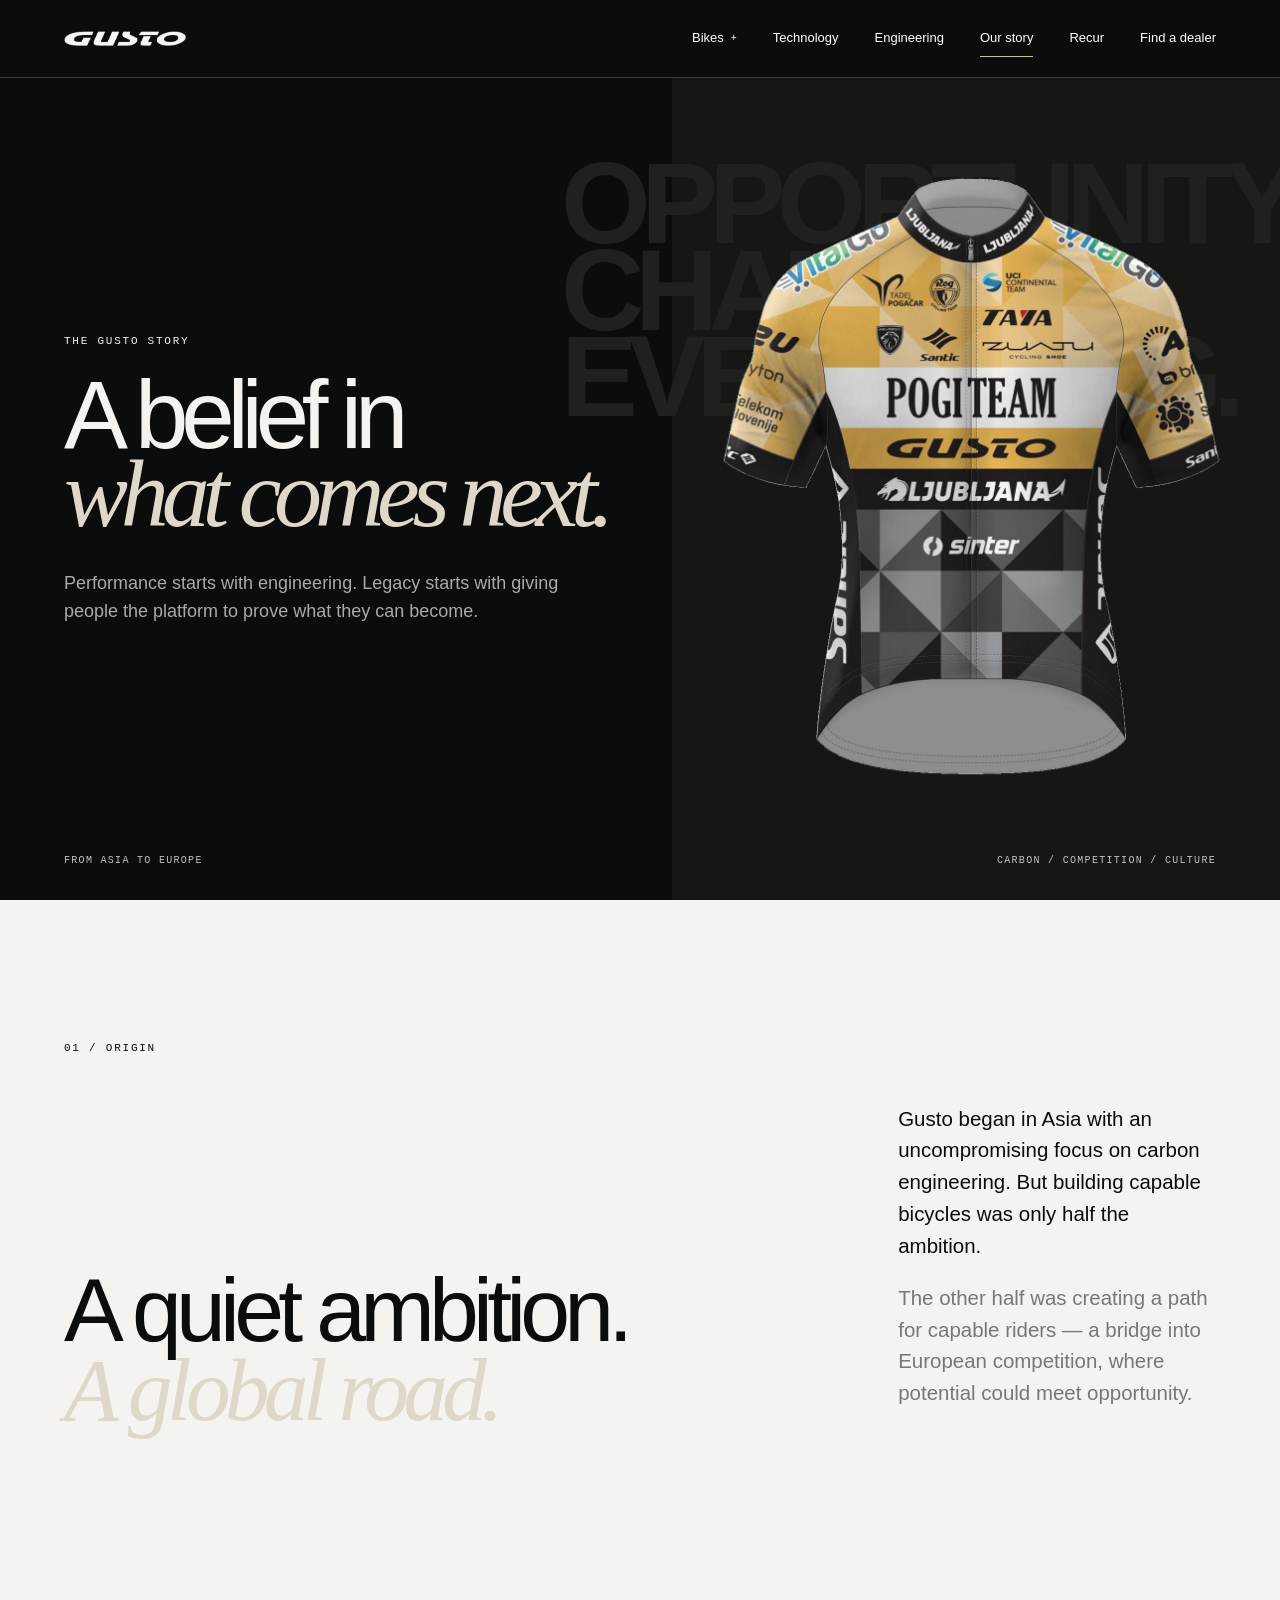
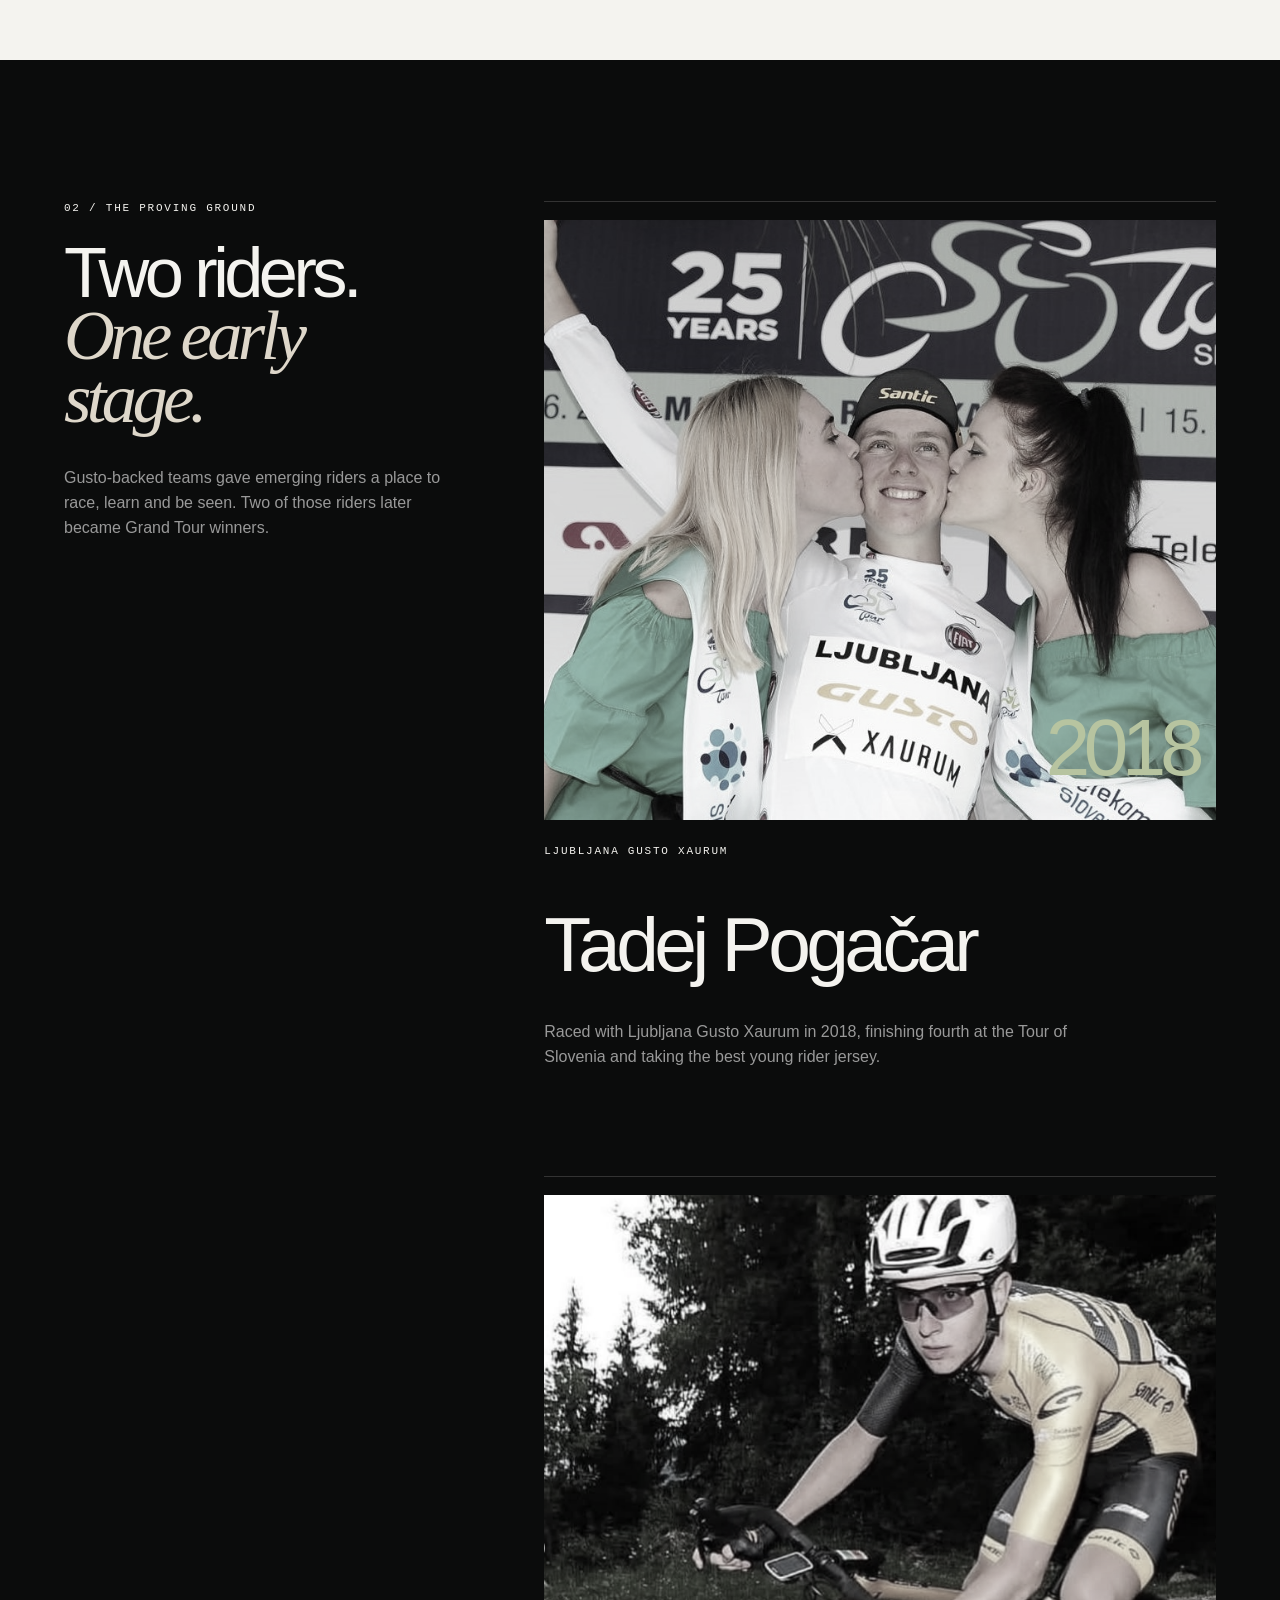
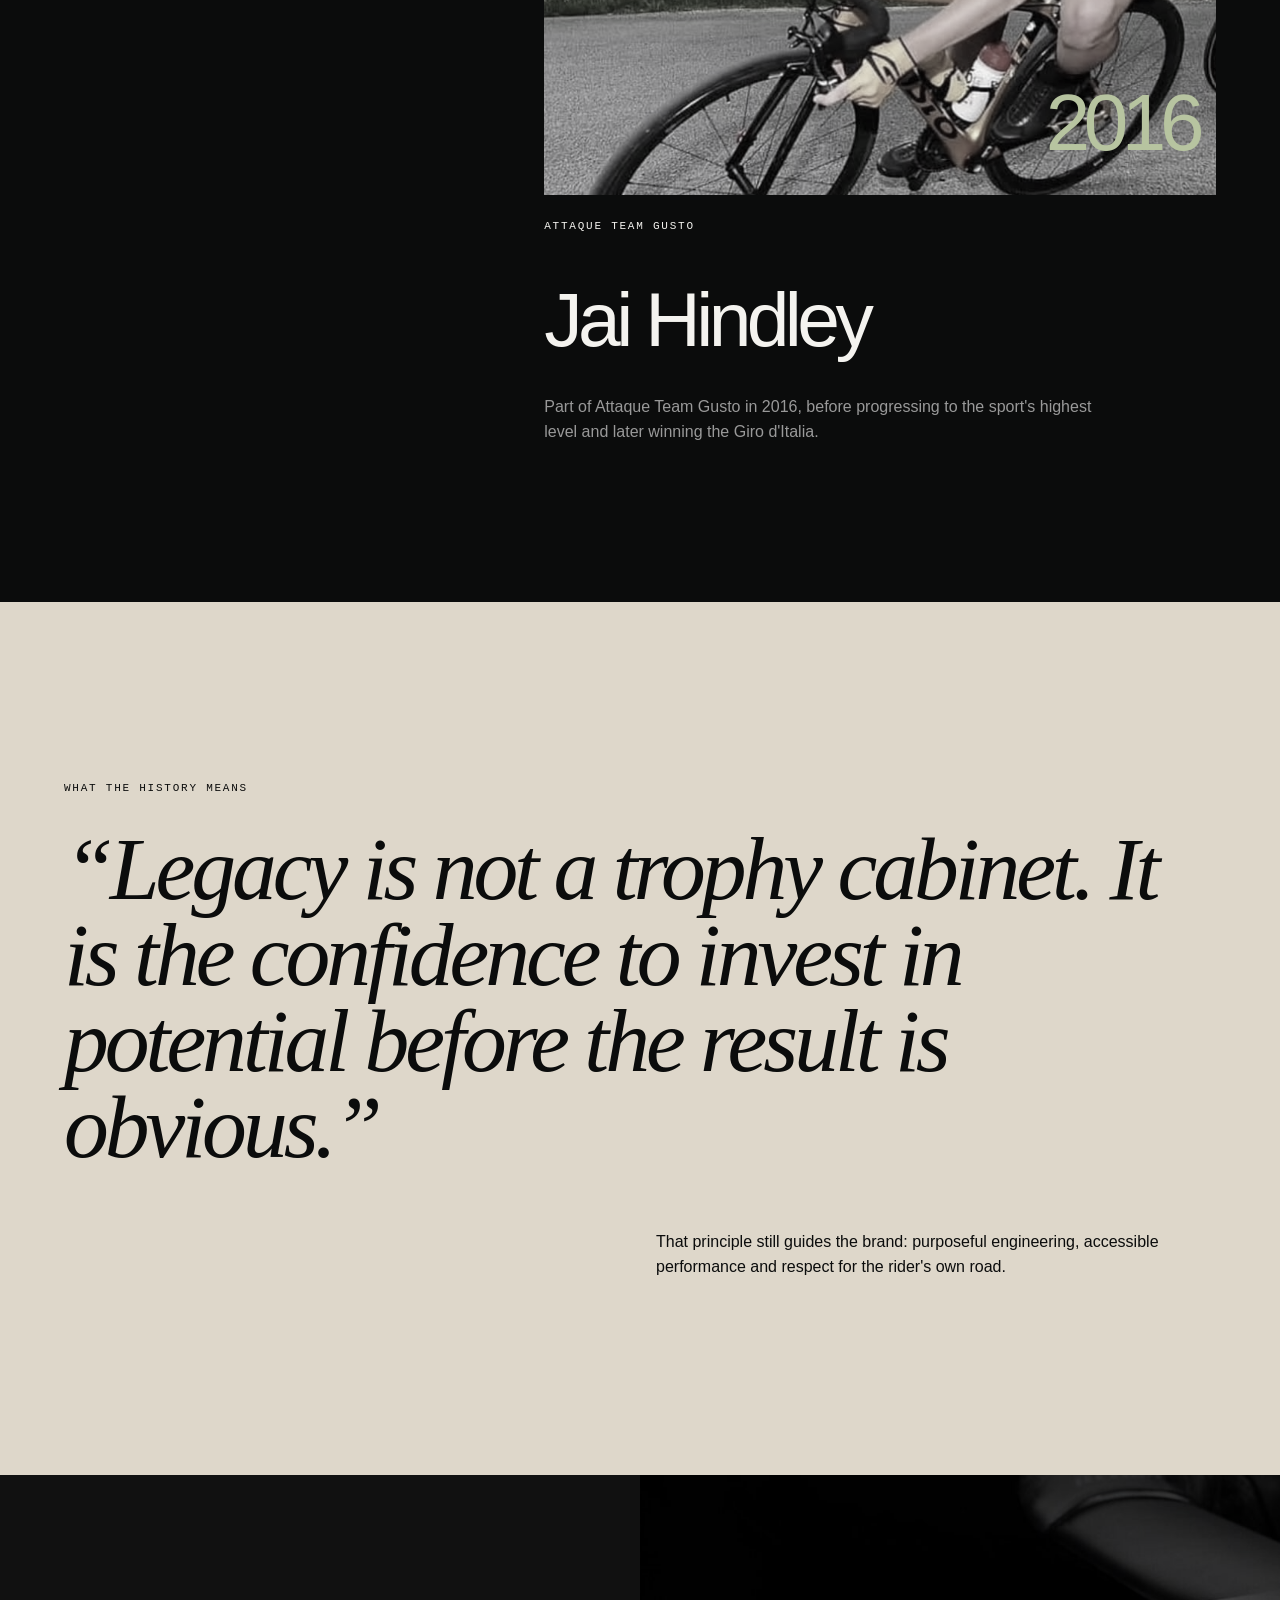
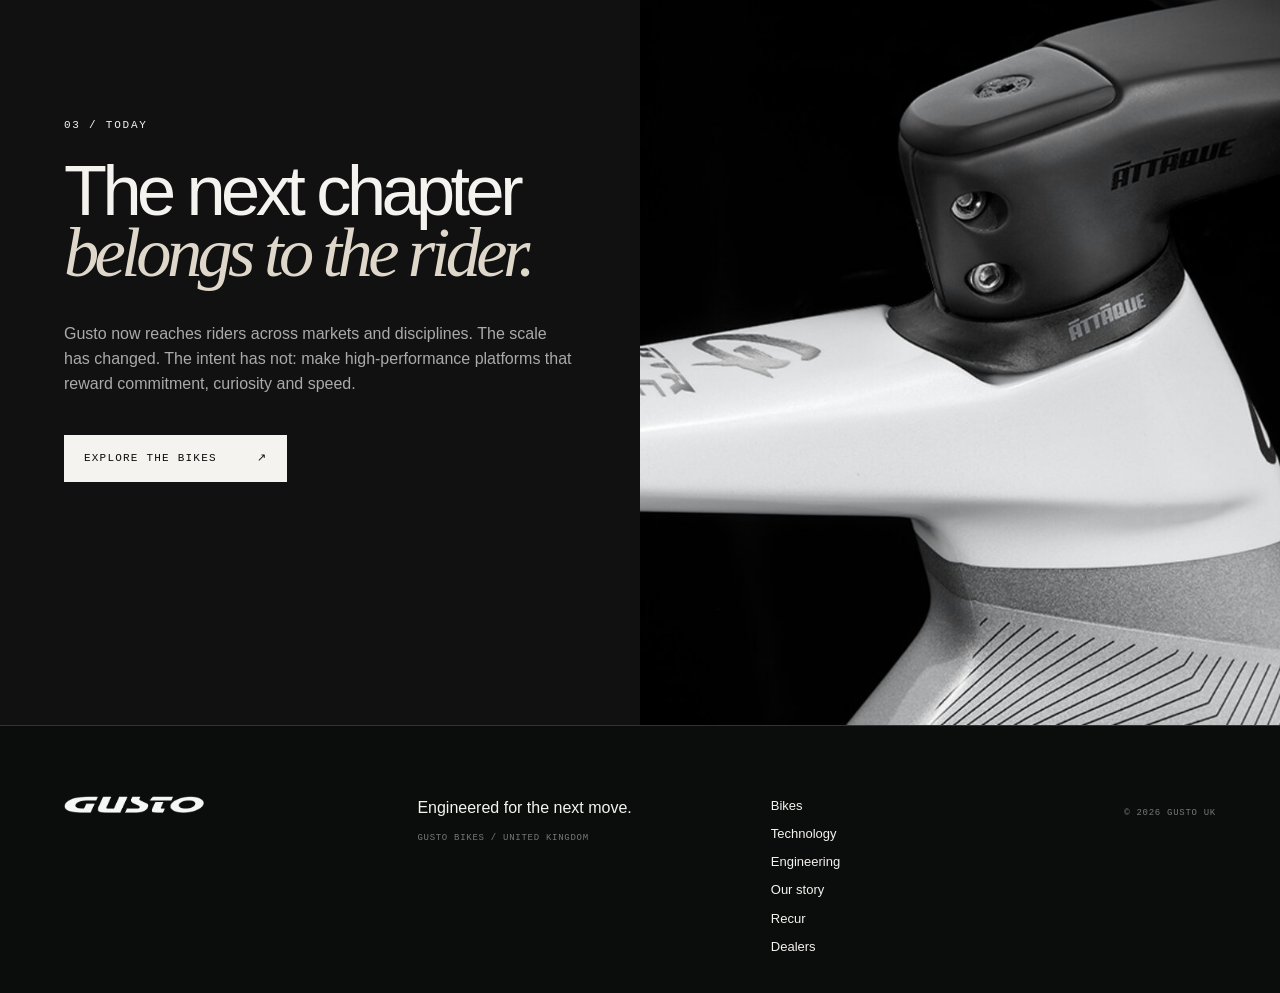
==== commit 68b79fdb: "Create dedicated bike product pages" ====
--- a/about.html
+++ b/about.html
@@ -1,10 +1,10 @@
 <!doctype html>
 <html lang="en">
-<head><meta charset="UTF-8" /><meta name="viewport" content="width=device-width, initial-scale=1.0" /><meta name="description" content="The Gusto story: engineering ambition, racing opportunity and a belief in the next generation." /><title>Our story — Gusto UK</title><link rel="icon" href="favicon.svg" type="image/svg+xml" /><meta property="og:type" content="website" /><meta property="og:site_name" content="Gusto UK" /><meta property="og:title" content="Our story — Gusto UK" /><meta property="og:description" content="Engineering ambition, racing opportunity and a belief in the next generation." /><meta property="og:url" content="https://flyingat50.github.io/gusto/about.html" /><meta property="og:image" content="https://flyingat50.github.io/gusto/assets/social-share.png" /><meta property="og:image:width" content="1200" /><meta property="og:image:height" content="630" /><meta name="twitter:card" content="summary_large_image" /><meta name="twitter:image" content="https://flyingat50.github.io/gusto/assets/social-share.png" /><link rel="stylesheet" href="styles.css?v=18" /></head>
+<head><meta charset="UTF-8" /><meta name="viewport" content="width=device-width, initial-scale=1.0" /><meta name="description" content="The Gusto story: engineering ambition, racing opportunity and a belief in the next generation." /><title>Our story — Gusto UK</title><link rel="icon" href="favicon.svg" type="image/svg+xml" /><meta property="og:type" content="website" /><meta property="og:site_name" content="Gusto UK" /><meta property="og:title" content="Our story — Gusto UK" /><meta property="og:description" content="Engineering ambition, racing opportunity and a belief in the next generation." /><meta property="og:url" content="https://flyingat50.github.io/gusto/about.html" /><meta property="og:image" content="https://flyingat50.github.io/gusto/assets/social-share.png" /><meta property="og:image:width" content="1200" /><meta property="og:image:height" content="630" /><meta name="twitter:card" content="summary_large_image" /><meta name="twitter:image" content="https://flyingat50.github.io/gusto/assets/social-share.png" /><link rel="stylesheet" href="styles.css?v=23" /></head>
 <body class="about-page">
   <div class="progress" aria-hidden="true"><span></span></div>
-  <header class="site-header" data-header><a class="brand" href="index.html" aria-label="Gusto UK home"><img src="assets/gusto-logo-white.png" alt="Gusto" /></a><nav class="desktop-nav" aria-label="Primary navigation"><a href="index.html#bikes">Bikes</a><a href="index.html#technology">Technology</a><a href="engineering.html">Engineering</a><a class="active" href="about.html">Our story</a><a href="recur.html">Recur</a><a href="dealers.html">Find a dealer</a></nav><button class="menu-button" type="button" aria-expanded="false" aria-controls="mobile-menu"><span>Menu</span><i></i><i></i></button></header>
-  <div class="mobile-menu" id="mobile-menu" aria-hidden="true"><nav><a href="index.html#bikes">Bikes</a><a href="index.html#technology">Technology</a><a href="engineering.html">Engineering</a><a href="about.html">Our story</a><a href="recur.html">Recur</a><a href="dealers.html">Find a dealer</a></nav><p>Gusto Bikes / United Kingdom</p></div>
+  <header class="site-header" data-header><a class="brand" href="index.html" aria-label="Gusto UK home"><img src="assets/gusto-logo-white.png" alt="Gusto" /></a><nav class="desktop-nav" aria-label="Primary navigation"><div class="nav-dropdown"><a href="index.html#bikes">Bikes</a><div class="nav-dropdown-menu"><a href="gtr.html">GTR <small>Race</small></a><a href="cobra.html">Cobra <small>Road</small></a><a href="gtg.html">GTG <small>Gravel</small></a></div></div><a href="index.html#technology">Technology</a><a href="engineering.html">Engineering</a><a class="active" href="about.html">Our story</a><a href="recur.html">Recur</a><a href="dealers.html">Find a dealer</a></nav><button class="menu-button" type="button" aria-expanded="false" aria-controls="mobile-menu"><span>Menu</span><i></i><i></i></button></header>
+  <div class="mobile-menu" id="mobile-menu" aria-hidden="true"><nav><a href="index.html#bikes">Bikes</a><div class="mobile-bike-links"><a href="gtr.html">GTR</a><a href="cobra.html">Cobra</a><a href="gtg.html">GTG</a></div><a href="index.html#technology">Technology</a><a href="engineering.html">Engineering</a><a href="about.html">Our story</a><a href="recur.html">Recur</a><a href="dealers.html">Find a dealer</a></nav><p>Gusto Bikes / United Kingdom</p></div>
   <main>
     <section class="story-hero theme-dark"><div class="story-hero-copy"><p class="eyebrow">The Gusto story</p><h1>A belief in<br><em>what comes next.</em></h1><p>Performance starts with engineering. Legacy starts with giving people the platform to prove what they can become.</p></div><div class="story-hero-art"><img src="assets/team-jersey.png" alt="Ljubljana Gusto Xaurum team jersey" data-white-cutout /><span>Opportunity<br>changes<br>everything.</span></div><div class="hero-index"><span>From Asia to Europe</span><span>Carbon / Competition / Culture</span></div></section>
 
@@ -20,5 +20,5 @@
     <section class="today"><div class="today-copy section-pad reveal"><p class="eyebrow">03 / Today</p><h2 class="display">The next chapter<br><em>belongs to the rider.</em></h2><p>Gusto now reaches riders across markets and disciplines. The scale has changed. The intent has not: make high-performance platforms that reward commitment, curiosity and speed.</p><a class="button button-light" href="index.html#bikes">Explore the bikes <span>↗</span></a></div><div class="today-image reveal"><img src="assets/hero-cockpit.jpg" alt="Gusto road bike cockpit detail" /></div></section>
   </main>
   <footer class="site-footer theme-dark"><a class="footer-brand" href="index.html" aria-label="Gusto UK home"><img src="assets/gusto-logo-white.png" alt="Gusto" /></a><div><p>Engineered for the next move.</p><p class="small">Gusto Bikes / United Kingdom</p></div><nav aria-label="Footer"><a href="index.html#bikes">Bikes</a><a href="index.html#technology">Technology</a><a href="engineering.html">Engineering</a><a href="about.html">Our story</a><a href="recur.html">Recur</a><a href="dealers.html">Dealers</a></nav><p class="small">© <span data-year></span> Gusto UK</p></footer>
-  <script src="script.js?v=10"></script>
+  <script src="script.js?v=12"></script>
 </body></html>
--- a/styles.css
+++ b/styles.css
@@ -242,3 +242,19 @@
 
 /* Calmer brand accent */
 :root{--signal:#b7c4a0}
+.recur-page{--signal:#dd7f9d}
+.recur-hero h1 em,.recur-process .display em{color:var(--signal)}
+.recur-calc-entry{background:var(--signal)}
+.recur-interest{background:#efb7c9}
+
+/* Bike technical specification system */
+.bike-actions{display:flex;align-items:center;gap:28px;flex-wrap:wrap}.bike-actions .button{min-width:230px}.technical-specs{margin:clamp(80px,10vw,150px) var(--pad) 0;border-top:1px solid #353633;color:var(--paper)}.technical-specs-head{display:grid;grid-template-columns:1.35fr .65fr;gap:8vw;align-items:end;padding:clamp(80px,9vw,140px) 0 70px}.technical-specs-head .display{font-size:clamp(58px,7vw,110px)}.technical-specs-head>p{color:#a4a49e;max-width:460px;font-size:18px;margin:0}.spec-builds{border-top:1px solid #353633}.spec-builds article{display:grid;grid-template-columns:54px 1fr auto;gap:28px;align-items:start;padding:30px 0;border-bottom:1px solid #353633}.spec-builds article>span{font:10px var(--mono);color:var(--signal)}.spec-builds h4{font-size:clamp(25px,2.3vw,38px);font-weight:400;letter-spacing:-.04em;line-height:1;margin:0 0 10px}.spec-builds p{margin:0;color:#d1d1cb}.spec-builds small{display:block;margin-top:7px;color:#777;font-size:12px}.spec-builds strong{font:500 13px var(--mono);letter-spacing:.03em;text-align:right}.spec-editorial{display:grid;grid-template-columns:.7fr 1.3fr;gap:10vw;padding:clamp(100px,11vw,170px) 0}.spec-editorial h4,.geometry-head h4{font-size:clamp(44px,5vw,80px);font-weight:400;letter-spacing:-.055em;line-height:.92;margin:0}.spec-editorial h4 em{font-family:var(--serif);font-weight:400;color:var(--bone)}.spec-list{border-top:1px solid #353633}.spec-list article{display:grid;grid-template-columns:42px 1fr;gap:20px;padding:24px 0;border-bottom:1px solid #353633}.spec-list span{font:10px var(--mono);color:#777}.spec-list h5{font-size:17px;font-weight:400;margin:0 0 7px}.spec-list p{color:#999994;margin:0;max-width:720px;font-size:14px}.geometry-head{display:grid;grid-template-columns:1fr auto;gap:40px;align-items:end;padding-bottom:40px}.geometry-head>p{font:10px var(--mono);letter-spacing:.09em;text-transform:uppercase;color:#777;margin:0}.geometry-table-wrap{overflow-x:auto;border-top:1px solid #545550;border-bottom:1px solid #545550;scrollbar-color:var(--signal) #222}.geometry-table{width:100%;min-width:820px;border-collapse:collapse;font-size:13px}.geometry-table th,.geometry-table td{padding:16px 18px;border-bottom:1px solid #292a28;text-align:right;white-space:nowrap}.geometry-table thead th{font:10px var(--mono);letter-spacing:.08em;text-transform:uppercase;color:var(--signal)}.geometry-table th:first-child{text-align:left;position:sticky;left:0;background:var(--ink);z-index:1}.geometry-table tbody th{font-weight:400;color:#aaa}.geometry-table tbody tr:last-child>*{border-bottom:0}.geometry-help{display:none;font:9px var(--mono);text-transform:uppercase;letter-spacing:.08em;color:#777;margin:14px 0 0}.technical-specs+.technology{margin-top:0}
+@media(max-width:900px){.technical-specs-head,.spec-editorial{grid-template-columns:1fr}.technical-specs-head{gap:38px}.spec-editorial{gap:60px}.geometry-head{grid-template-columns:1fr}.geometry-help{display:block}.spec-builds article{grid-template-columns:34px 1fr}.spec-builds strong{grid-column:2;text-align:left}.bike-actions{align-items:flex-start;flex-direction:column}}
+@media(max-width:560px){.technical-specs{margin-left:20px;margin-right:20px}.spec-builds article{gap:14px}.spec-builds h4{font-size:25px}.technical-specs-head>p{font-size:16px}.geometry-table th,.geometry-table td{padding:14px 16px}}
+
+/* Product navigation and dedicated bike pages */
+.nav-dropdown{position:relative;height:64px;display:flex;align-items:center}.nav-dropdown>a{display:flex;align-items:center;gap:7px}.nav-dropdown>a:before{content:"+";font:10px var(--mono);order:2;transition:transform .25s}.nav-dropdown:hover>a:before,.nav-dropdown:focus-within>a:before{transform:rotate(45deg)}.nav-dropdown-menu{position:absolute;top:62px;left:-24px;width:260px;padding:16px 0;background:rgba(11,12,12,.97);border:1px solid #30312f;opacity:0;visibility:hidden;transform:translateY(-8px);transition:.25s;backdrop-filter:blur(14px)}.nav-dropdown:hover .nav-dropdown-menu,.nav-dropdown:focus-within .nav-dropdown-menu{opacity:1;visibility:visible;transform:none}.nav-dropdown-menu a{display:flex;justify-content:space-between;align-items:center;padding:13px 22px;font-size:16px}.nav-dropdown-menu a:hover{background:#1d1e1c}.nav-dropdown-menu a:after{display:none}.nav-dropdown-menu small{font:9px var(--mono);letter-spacing:.1em;text-transform:uppercase;color:#777}.nav-dropdown-menu a.active{color:var(--signal)}.mobile-bike-links{display:grid;grid-template-columns:repeat(3,1fr);gap:12px;padding:8px 0 20px}.mobile-menu .mobile-bike-links a{font:11px var(--mono);letter-spacing:.1em;text-transform:uppercase;border:1px solid #333;padding:12px;text-align:center}
+.product-page{background:var(--ink)}.product-hero{position:relative;min-height:100svh;overflow:hidden}.product-hero>img{position:absolute;inset:0;width:100%;height:100%;object-fit:cover;object-position:center}.product-hero-shade{position:absolute;inset:0;background:linear-gradient(90deg,rgba(0,0,0,.94),rgba(0,0,0,.65) 35%,rgba(0,0,0,.08) 72%),linear-gradient(0deg,rgba(0,0,0,.35),transparent 45%)}.product-hero-copy{position:absolute;z-index:2;left:var(--pad);top:50%;transform:translateY(-42%);max-width:720px}.product-hero h1{font-size:clamp(76px,10vw,164px);font-weight:400;line-height:.78;letter-spacing:-.08em;margin:0 0 34px}.product-hero h1 em{color:var(--bone)}.product-hero-copy>p:not(.eyebrow){font-size:clamp(18px,1.7vw,26px);color:#c9c9c3;margin:0 0 38px}.product-hero .hero-index{z-index:2}.product-hero-gtg>img{object-position:center}.product-intro{display:grid;grid-template-columns:1.3fr .7fr;gap:10vw;align-items:end;background:var(--paper)}.product-intro .display{font-size:clamp(58px,6.5vw,102px)}.product-intro>p{font-size:clamp(18px,1.4vw,22px);color:#5e5e59;margin:0;max-width:560px}.product-gallery{display:grid;grid-template-columns:1.15fr .85fr;background:#151615;padding:var(--pad);gap:18px}.product-gallery figure{position:relative;margin:0;min-height:620px;overflow:hidden;background:#080909}.product-gallery-wide{grid-row:span 2;min-height:1258px!important}.product-gallery img{width:100%;height:100%;object-fit:cover;transition:transform .8s cubic-bezier(.2,.7,.1,1)}.product-gallery figure:hover img{transform:scale(1.025)}.product-gallery figcaption{position:absolute;left:24px;bottom:20px;padding:8px 10px;background:rgba(11,12,12,.78);color:#d1d1cb;font:9px var(--mono);letter-spacing:.08em;text-transform:uppercase}.product-gallery-light{background:#ecebe6!important}.product-gallery-light img{object-fit:contain}.product-principles{display:grid;grid-template-columns:repeat(4,1fr);padding:clamp(85px,9vw,140px) var(--pad)}.product-principles article{padding:0 28px;border-left:1px solid var(--line)}.product-principles article:first-child{padding-left:0;border-left:0}.product-principles span{font:10px var(--mono)}.product-principles h3{font-size:clamp(24px,2.2vw,36px);font-weight:400;letter-spacing:-.04em;margin:30px 0 15px}.product-principles p{color:#66665f;margin:0}.product-technical{margin-top:0;padding-bottom:clamp(100px,11vw,170px)}.product-next{padding:clamp(100px,12vw,190px) var(--pad);display:grid;grid-template-columns:1fr auto;align-items:end}.product-next .eyebrow,.product-next h2,.product-next>p{grid-column:1}.product-next .button{grid-column:2;grid-row:2/4}.product-next .display em{color:var(--ink)}.product-next>p{font-size:18px}.product-page .site-footer{border-top:0}
+@media(max-width:900px){.nav-dropdown{display:none}.mobile-bike-links{display:grid}.product-hero>img{object-position:62% center}.product-hero-shade{background:linear-gradient(0deg,rgba(0,0,0,.95),rgba(0,0,0,.52) 65%,rgba(0,0,0,.1))}.product-hero-copy{left:24px;right:24px;top:auto;bottom:100px;transform:none}.product-hero h1{font-size:18vw}.product-intro{grid-template-columns:1fr}.product-intro>p{margin-top:50px}.product-gallery{grid-template-columns:1fr;padding:20px}.product-gallery figure,.product-gallery-wide{min-height:68vh!important;grid-row:auto}.product-principles{grid-template-columns:1fr 1fr;gap:55px 0}.product-principles article:nth-child(3){padding-left:0;border-left:0}.product-next{grid-template-columns:1fr}.product-next .button{grid-column:1;grid-row:auto;margin-top:36px}}
+@media(max-width:560px){.mobile-menu a{font-size:12vw}.mobile-menu .mobile-bike-links a{font-size:10px}.product-principles{grid-template-columns:1fr}.product-principles article{padding:30px 0;border-left:0;border-top:1px solid var(--line)}.product-principles article:first-child{border-top:0}.product-gallery figure,.product-gallery-wide{min-height:55vh!important}.product-hero-gtg>img{object-position:64% center}}
+.nav-dropdown.open .nav-dropdown-menu{opacity:1;visibility:visible;transform:none}.nav-dropdown.open>a:before{transform:rotate(45deg)}
